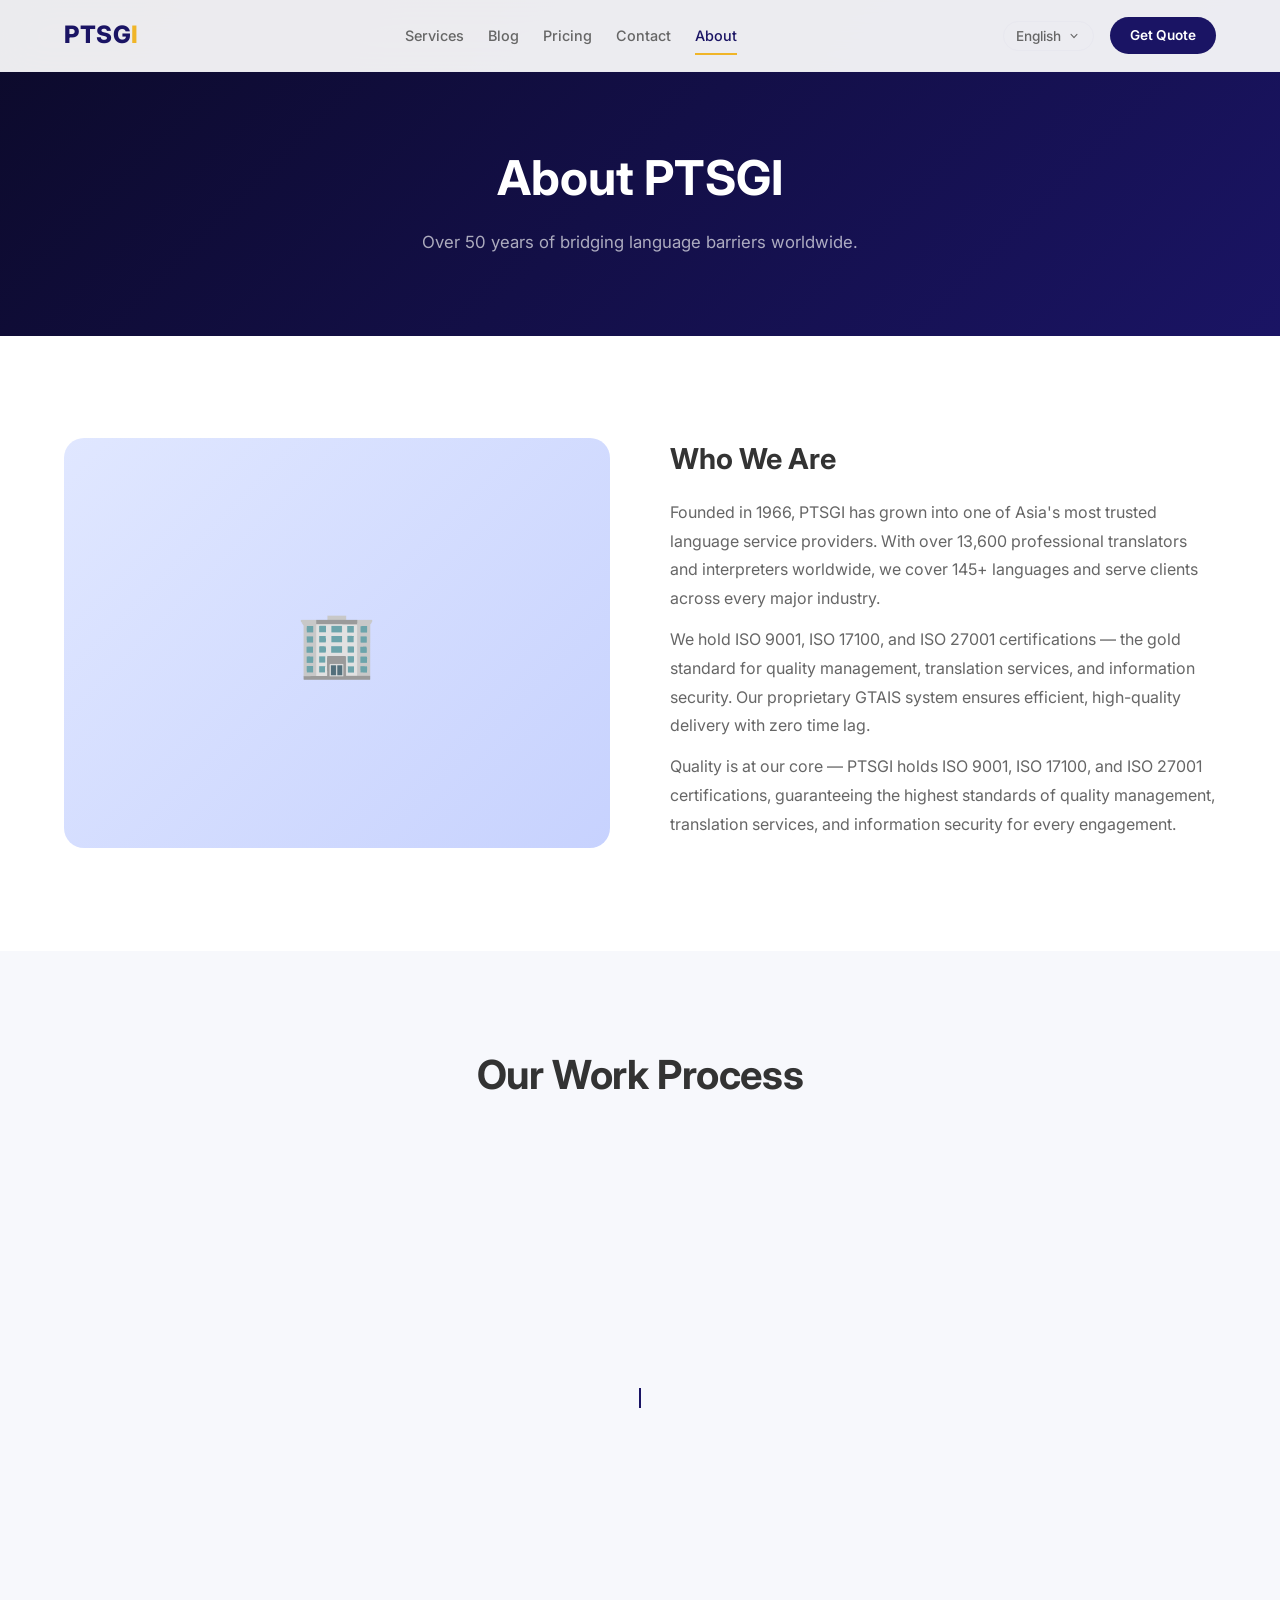
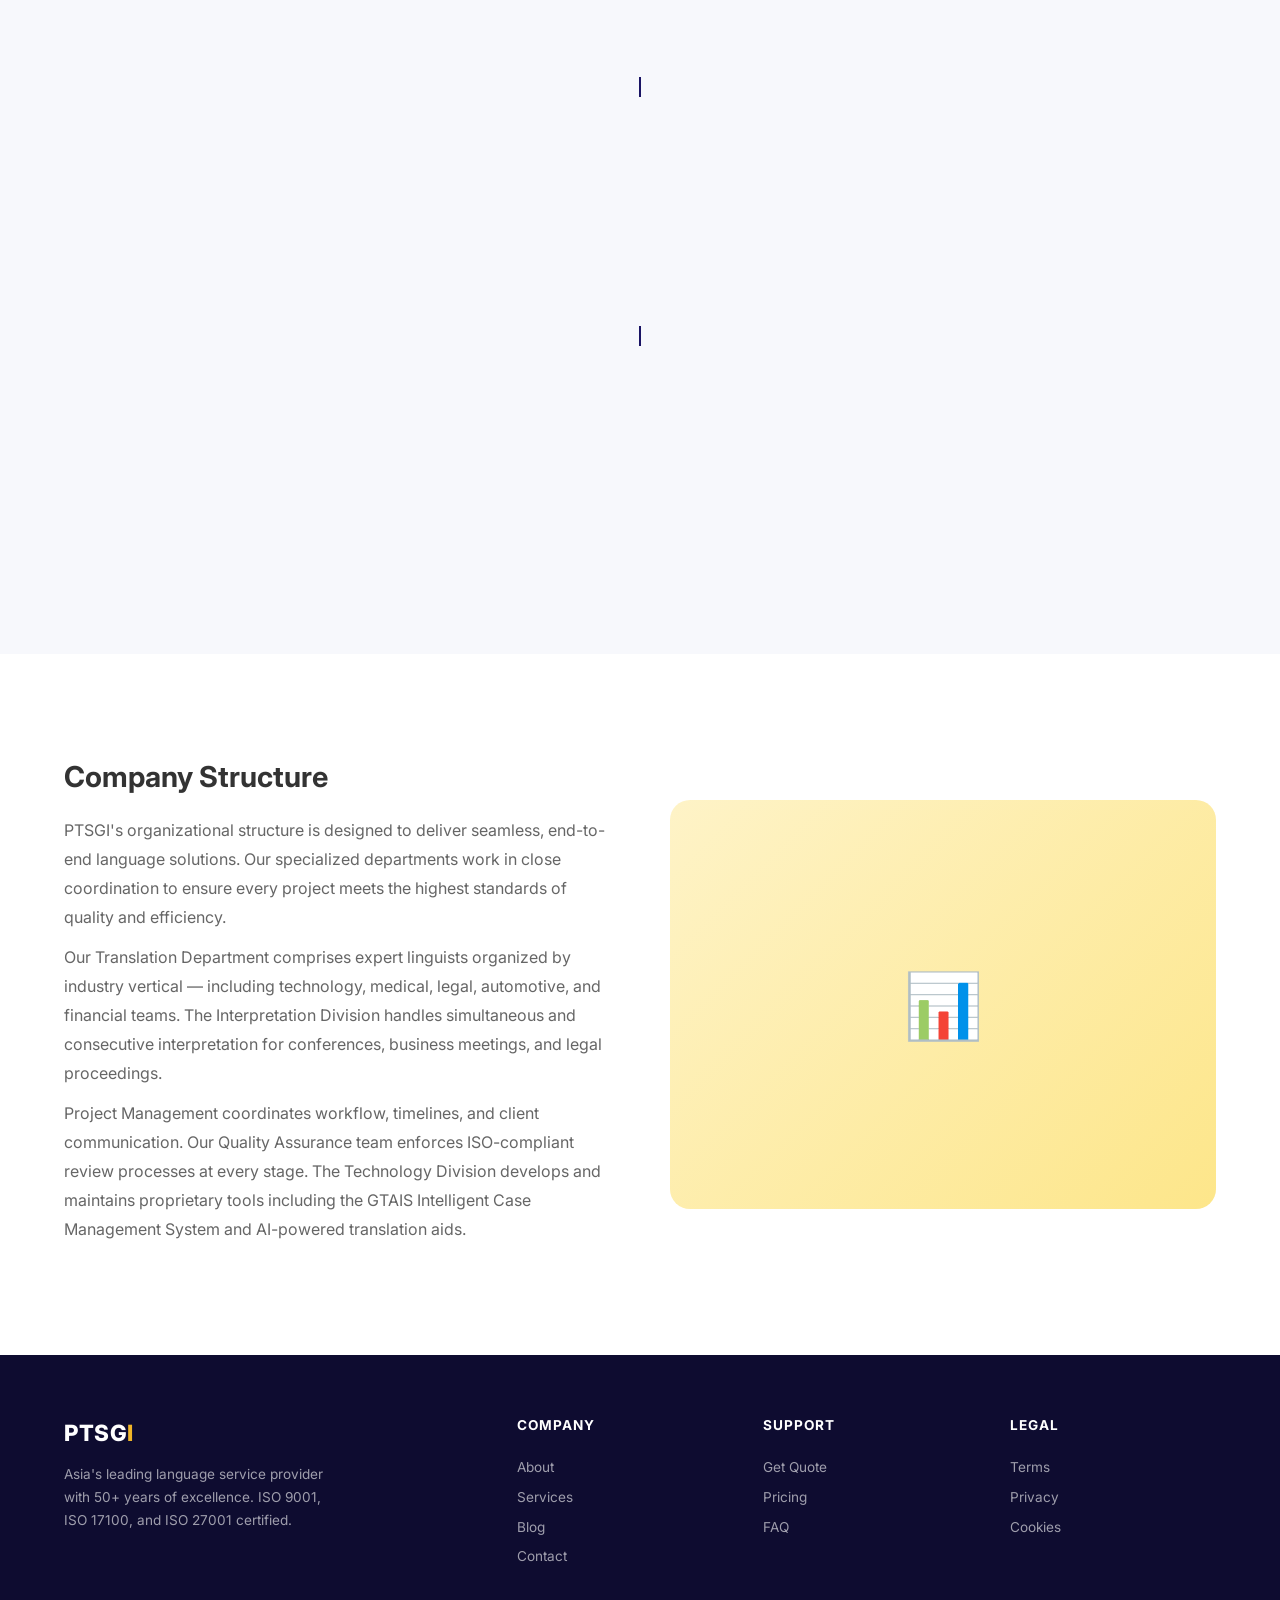
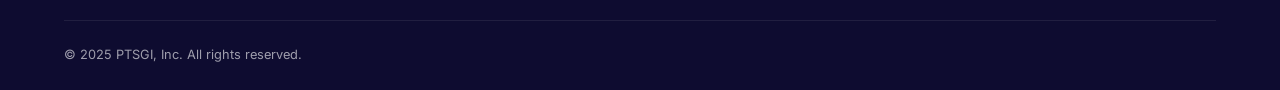
==== about.html @ b67f1fdb "feat: enhance hero, fix Malay layout, optimize performance - Add typing animation, language ticker, " ====
﻿<!DOCTYPE html>
<html lang="en">
<head>
    <meta charset="UTF-8">
    <meta name="viewport" content="width=device-width, initial-scale=1.0">
    <title data-i18n="about_page_title">About Us ? PTSGI Professional Translation Services</title>
    <meta name="description" data-i18n-attr="content" data-i18n="about_meta_desc" content="Learn about PTSGI ? over 50 years of experience, 13,600+ translators, and ISO-certified quality across 145+ languages.">

    <script>if(window!==window.top)document.documentElement.classList.add('in-iframe')</script>
    <link rel="preconnect" href="https://fonts.googleapis.com">
    <link rel="preconnect" href="https://fonts.gstatic.com" crossorigin>
    <link href="https://fonts.googleapis.com/css2?family=Inter:wght@300;400;500;600;700;800&family=Noto+Sans+JP:wght@300;400;500;700&family=Noto+Sans+SC:wght@300;400;500;700;900&family=Source+Serif+4:wght@400;500;600;700&display=swap" rel="stylesheet">

    <link rel="stylesheet" href="css/style.css?v=4">
</head>
<body>

    <!-- Header -->
    <header class="site-header">
        <div class="header-inner">
            <a href="index.html" class="logo">PTSG<span>I</span></a>

            <nav class="nav-menu">
                <a href="index.html#services" data-i18n="nav_services">Services</a>
                <a href="index.html#blog" data-i18n="nav_blog">Blog</a>
                <a href="index.html#pricing" data-i18n="nav_pricing">Pricing</a>
                <a href="index.html#contact" data-i18n="nav_contact">Contact</a>
                <a href="about.html" class="active" data-i18n="nav_about">About</a>
            </nav>

            <div class="nav-right">
                <div class="lang-switcher">
                    <button class="lang-btn" aria-label="Switch Language">
                        <span id="current-lang-label">English</span>
                        <svg viewBox="0 0 20 20" fill="currentColor" width="16" height="16"><path d="M5.23 7.21a.75.75 0 011.06.02L10 11.168l3.71-3.938a.75.75 0 111.08 1.04l-4.25 4.5a.75.75 0 01-1.08 0l-4.25-4.5a.75.75 0 01.02-1.06z"/></svg>
                    </button>
                    <div class="lang-dropdown">
                        <a href="#" data-lang="zh">简体中文</a>
                        <a href="#" data-lang="en" class="active">English</a>
                        <a href="#" data-lang="ms">Bahasa Melayu</a>
                        <a href="#" data-lang="ja">日本語</a>
                    </div>
                </div>

                <a href="index.html#pricing" class="btn-cta-nav" data-i18n="nav_get_quote">Get Quote</a>

                <button class="mobile-toggle" aria-label="Toggle menu">
                    <span></span>
                    <span></span>
                    <span></span>
                </button>
            </div>
        </div>

        <div class="mobile-menu">
            <a href="index.html#services" data-i18n="nav_services">Services</a>
            <a href="index.html#blog" data-i18n="nav_blog">Blog</a>
            <a href="index.html#pricing" data-i18n="nav_pricing">Pricing</a>
            <a href="index.html#contact" data-i18n="nav_contact">Contact</a>
            <a href="about.html" class="active" data-i18n="nav_about">About</a>
            <a href="index.html#pricing" class="btn btn-primary" data-i18n="nav_get_quote">Get Quote</a>
        </div>
    </header>

    <main id="page-content">
    <!-- Page Hero -->
    <section class="page-hero">
        <div class="container">
            <h1 data-i18n="about_hero_title">About PTSGI</h1>
            <p data-i18n="about_hero_desc">Asia's leading language service provider, delivering world-class translation solutions for over half a century.</p>
        </div>
    </section>

    <!-- Company Introduction -->
    <section class="section">
        <div class="container">
            <div class="about-intro">
                <div class="about-img" style="background: linear-gradient(135deg, #e0e7ff, #c7d2fe);">🏢</div>
                <div class="about-text">
                    <h2 data-i18n="about_intro_title">Who We Are</h2>
                    <p data-i18n="about_intro_p1">PTSGI is a leading global language service provider with over 50 years of experience in professional translation and localization. Ranked among the Top 5 worldwide by CSA Research, we serve thousands of enterprise clients across industries including technology, automotive, medical, legal, and finance.</p>
                    <p data-i18n="about_intro_p2">Our network of 13,600+ carefully vetted translators covers 145+ languages, ensuring native-level fluency and deep domain expertise for every project. We operate 24/7 across multiple time zones to deliver fast, reliable results.</p>
                    <p data-i18n="about_intro_p3">Quality is at our core — PTSGI holds ISO 9001, ISO 17100, and ISO 27001 certifications, guaranteeing the highest standards of quality management, translation services, and information security for every engagement.</p>
                </div>
            </div>
        </div>
    </section>

    <!-- Work Process -->
    <section class="section section-alt">
        <div class="container">
            <div class="section-header">
                <h2 class="section-title" data-i18n="process_title">Our Work Process</h2>
            </div>

            <div class="tree">
                <!-- Root -->
                <div class="tree-tier tier-root fade-up">
                    <div class="tree-node-v">
                        <div class="tree-dot"><span>01</span></div>
                        <div class="tree-card">
                            <div class="tree-card-icon">📋</div>
                            <h3 data-i18n="wf_1_title">Requirements Analysis</h3>
                            <p data-i18n="wf_1_desc">We carefully review your source materials, understand the target audience, and define the project scope, timeline, and quality requirements.</p>
                        </div>
                    </div>
                </div>

                <!-- Branch: splits into two -->
                <div class="tree-connector-down"></div>
                <div class="tree-tier tier-branch fade-up d1">
                    <div class="tree-node-v">
                        <div class="tree-dot"><span>02</span></div>
                        <div class="tree-card">
                            <div class="tree-card-icon">👥</div>
                            <h3 data-i18n="wf_2_title">Translator Matching</h3>
                            <p data-i18n="wf_2_desc">Our system matches your project with native-speaking translators who specialize in your industry and subject matter.</p>
                        </div>
                    </div>
                    <div class="tree-node-v">
                        <div class="tree-dot"><span>03</span></div>
                        <div class="tree-card">
                            <div class="tree-card-icon">🔍</div>
                            <h3 data-i18n="wf_3_title">Translation &amp; Review</h3>
                            <p data-i18n="wf_3_desc">Translators deliver the initial translation, which is then reviewed by a second linguist for accuracy, consistency, and style.</p>
                        </div>
                    </div>
                </div>

                <!-- Merge back -->
                <div class="tree-connector-down"></div>
                <div class="tree-tier tier-root fade-up d2">
                    <div class="tree-node-v">
                        <div class="tree-dot"><span>04</span></div>
                        <div class="tree-card">
                            <div class="tree-card-icon">✅</div>
                            <h3 data-i18n="wf_4_title">Quality Assurance</h3>
                            <p data-i18n="wf_4_desc">Our QA team runs automated and manual checks for terminology, formatting, and completeness before final delivery.</p>
                        </div>
                    </div>
                </div>

                <!-- Final -->
                <div class="tree-connector-down"></div>
                <div class="tree-tier tier-root fade-up d3">
                    <div class="tree-node-v">
                        <div class="tree-dot"><span>05</span></div>
                        <div class="tree-card">
                            <div class="tree-card-icon">🚀</div>
                            <h3 data-i18n="wf_5_title">Delivery &amp; Follow-up</h3>
                            <p data-i18n="wf_5_desc">We deliver the final files in your preferred format and offer revisions to ensure your complete satisfaction.</p>
                        </div>
                    </div>
                </div>
            </div>
        </div>
    </section>

    <!-- Company Structure -->
    <section class="section">
        <div class="container">
            <div class="org-section">
                <div class="about-text">
                    <h2 data-i18n="org_title">Company Structure</h2>
                    <p data-i18n="org_desc1">PTSGI's organizational structure is designed to deliver seamless, end-to-end language solutions. Our specialized departments work in close coordination to ensure every project meets the highest standards of quality and efficiency.</p>
                    <p data-i18n="org_desc2">Our Translation Department comprises expert linguists organized by industry vertical — including technology, medical, legal, automotive, and financial teams. The Interpretation Division handles simultaneous and consecutive interpretation for conferences, business meetings, and legal proceedings.</p>
                    <p data-i18n="org_desc3">Project Management coordinates workflow, timelines, and client communication. Our Quality Assurance team enforces ISO-compliant review processes at every stage. The Technology Division develops and maintains proprietary tools including the GTAIS Intelligent Case Management System and AI-powered translation aids.</p>
                </div>
                <div class="org-img" style="background: linear-gradient(135deg, #fef3c7, #fde68a);">📊</div>
            </div>
        </div>
    </section>

    </main>

    <!-- Footer -->
    <footer class="site-footer">
        <div class="container">
            <div class="footer-grid">
                <div class="footer-brand">
                    <div class="logo">PTSG<span>I</span></div>
                    <p data-i18n="footer_brand_desc">Asia's leading language service provider with 50+ years of excellence. ISO 9001, ISO 17100, and ISO 27001 certified.</p>
                </div>
                <div class="footer-col">
                    <h4 data-i18n="footer_company">Company</h4>
                    <a href="about.html" data-i18n="nav_about">About</a>
                    <a href="index.html#services" data-i18n="nav_services">Services</a>
                    <a href="index.html#blog" data-i18n="nav_blog">Blog</a>
                    <a href="index.html#contact" data-i18n="nav_contact">Contact</a>
                </div>
                <div class="footer-col">
                    <h4 data-i18n="footer_support">Support</h4>
                    <a href="index.html#pricing" data-i18n="nav_get_quote">Get Quote</a>
                    <a href="index.html#pricing" data-i18n="nav_pricing">Pricing</a>
                    <a href="#" data-i18n="nav_faq">FAQ</a>
                </div>
                <div class="footer-col">
                    <h4 data-i18n="footer_legal">Legal</h4>
                    <a href="#" data-i18n="footer_terms">Terms &amp; Conditions</a>
                    <a href="#" data-i18n="footer_privacy">Privacy Policy</a>
                    <a href="#" data-i18n="footer_cookie">Cookie Policy</a>
                </div>
            </div>
            <div class="footer-bottom">
                <span data-i18n="footer_copy">&copy; 2025 PTSGI, Inc. All rights reserved.</span>
            </div>
        </div>
    </footer>

    <!-- Scroll to Top -->
    <button class="scroll-top" aria-label="Scroll to top">&#8593;</button>

    <script src="js/i18n.js?v=4"></script>
    <script src="js/main.js?v=5"></script>
</body>
</html>
---- css/style.css ----
/* ============================================
   Design System — Premium Translation Company
   ============================================ */
:root {
    --primary: #1a1464;
    --primary-light: #2d28a0;
    --accent: #f0b528;
    --accent-hover: #d9a020;
    --dark: #0c0a2a;
    --text: #333;
    --text-light: #666;
    --text-muted: #999;
    --bg: #fff;
    --bg-alt: #f7f8fc;
    --bg-dark: #0e0c30;
    --border: #e8e8ef;
    --shadow-sm: 0 2px 8px rgba(26,20,100,.06);
    --shadow-md: 0 8px 30px rgba(26,20,100,.10);
    --shadow-lg: 0 20px 60px rgba(26,20,100,.12);
    --shadow-card: 0 4px 20px rgba(26,20,100,.08);
    --radius: 12px;
    --radius-lg: 20px;
    --radius-full: 100px;
    --transition: .3s cubic-bezier(.4,0,.2,1);
    --font: 'Inter', 'Noto Sans SC', 'Noto Sans JP', system-ui, sans-serif;
    --font-serif: 'Source Serif 4', Georgia, serif;
    --container: 1200px;
    --header-h: 72px;
}

/* --- Reset & Base --- */
*, *::before, *::after { margin: 0; padding: 0; box-sizing: border-box; }
html { scroll-behavior: smooth; scroll-padding-top: var(--header-h); }
body {
    font-family: var(--font); color: var(--text); line-height: 1.6;
    background: var(--bg); -webkit-font-smoothing: antialiased;
    overflow-x: hidden; overflow-wrap: break-word;
}
a { text-decoration: none; color: inherit; transition: color var(--transition); }
ul { list-style: none; }
img { max-width: 100%; height: auto; display: block; }
button { font-family: inherit; cursor: pointer; border: none; background: none; }
.container { max-width: var(--container); margin: 0 auto; padding: 0 24px; }

/* ============================================
   HEADER / NAV
   ============================================ */
.site-header {
    position: fixed; top: 0; left: 0; right: 0; z-index: 1000;
    background: rgba(255,255,255,.92); backdrop-filter: blur(20px); -webkit-backdrop-filter: blur(20px);
    border-bottom: 1px solid rgba(232,232,239,.6);
    height: var(--header-h); transition: all var(--transition);
}
.site-header.scrolled { box-shadow: var(--shadow-sm); }
.header-inner {
    max-width: var(--container); margin: 0 auto; padding: 0 24px;
    display: flex; align-items: center; justify-content: space-between; height: 100%;
}
.logo { font-size: 1.5rem; font-weight: 800; color: var(--primary); letter-spacing: .5px; }
.logo span { color: var(--accent); }

.nav-menu { display: flex; align-items: center; gap: 24px; flex-shrink: 1; min-width: 0; }
.nav-menu a {
    font-size: .9rem; font-weight: 500; color: var(--text-light);
    padding: 8px 0; position: relative; transition: color var(--transition);
    white-space: nowrap;
}
.nav-menu a:hover, .nav-menu a.active { color: var(--primary); }
.nav-menu a::after {
    content: ''; position: absolute; bottom: 0; left: 0; width: 0; height: 2px;
    background: var(--accent); transition: width var(--transition);
}
.nav-menu a:hover::after, .nav-menu a.active::after { width: 100%; }

.nav-right { display: flex; align-items: center; gap: 16px; }

/* Language Switcher */
.lang-switcher { position: relative; }
.lang-btn {
    display: flex; align-items: center; gap: 6px;
    font-size: .85rem; font-weight: 500; color: var(--text-light);
    padding: 6px 12px; border-radius: var(--radius-full);
    border: 1px solid var(--border); background: none; cursor: pointer;
    font-family: inherit; transition: all var(--transition);
}
.lang-btn:hover { border-color: var(--primary); color: var(--primary); }
.lang-btn svg { width: 14px; height: 14px; transition: transform var(--transition); }
.lang-switcher.open .lang-btn svg { transform: rotate(180deg); }
.lang-dropdown {
    position: absolute; top: calc(100% + 8px); right: 0;
    background: var(--bg); border: 1px solid var(--border); border-radius: var(--radius);
    box-shadow: var(--shadow-md); min-width: 160px;
    opacity: 0; visibility: hidden; transform: translateY(-8px);
    transition: all var(--transition); overflow: hidden; z-index: 10;
}
.lang-switcher.open .lang-dropdown { opacity: 1; visibility: visible; transform: translateY(0); }
.lang-dropdown a {
    display: block; padding: 10px 16px; font-size: .85rem; color: var(--text-light);
    transition: all var(--transition);
}
.lang-dropdown a:hover { background: var(--bg-alt); color: var(--primary); }
.lang-dropdown a.active { color: var(--primary); font-weight: 600; background: var(--bg-alt); }

.btn-cta-nav {
    padding: 8px 20px; background: var(--primary); color: #fff !important;
    border-radius: var(--radius-full); font-size: .85rem; font-weight: 600;
    transition: all var(--transition); white-space: nowrap; flex-shrink: 0;
}
.btn-cta-nav:hover { background: var(--primary-light); transform: translateY(-1px); }

/* Mobile Nav */
.mobile-toggle { display: none; width: 28px; height: 20px; position: relative; cursor: pointer; }
.mobile-toggle span {
    display: block; width: 100%; height: 2px; background: var(--primary);
    position: absolute; transition: all var(--transition); border-radius: 2px;
}
.mobile-toggle span:nth-child(1) { top: 0; }
.mobile-toggle span:nth-child(2) { top: 9px; }
.mobile-toggle span:nth-child(3) { bottom: 0; }
.mobile-toggle.open span:nth-child(1) { top: 9px; transform: rotate(45deg); }
.mobile-toggle.open span:nth-child(2) { opacity: 0; }
.mobile-toggle.open span:nth-child(3) { bottom: 9px; transform: rotate(-45deg); }

.mobile-menu {
    display: none; position: fixed; top: var(--header-h); left: 0; right: 0; bottom: 0;
    background: rgba(255,255,255,.98); backdrop-filter: blur(20px);
    flex-direction: column; align-items: center; justify-content: center; gap: 24px;
    z-index: 999;
}
.mobile-menu.open { display: flex; }
.mobile-menu a { font-size: 1.2rem; font-weight: 500; color: var(--text); }

/* ============================================
   HERO
   ============================================ */
.hero {
    height: 100vh; display: flex; align-items: center;
    background: linear-gradient(150deg, #243a6e 0%, #2d4a82 30%, #3a5290 55%, #3d4588 80%, #354078 100%);
    position: relative; overflow: hidden;
    padding-top: var(--header-h); padding-bottom: 52px;
    box-sizing: border-box;
}
.hero::before {
    content: ''; position: absolute; inset: 0;
    background: radial-gradient(ellipse at 60% 40%, rgba(255,200,100,.16) 0%, transparent 50%),
                radial-gradient(circle at 80% 60%, rgba(160,120,220,.12) 0%, transparent 40%),
                radial-gradient(circle at 25% 70%, rgba(255,160,120,.1) 0%, transparent 35%),
                radial-gradient(circle at 50% 50%, rgba(140,120,220,.1) 0%, transparent 60%);
}
.hero-grid {
    position: absolute; inset: 0; opacity: .04;
    background-image: url("data:image/svg+xml,%3Csvg width='60' height='60' viewBox='0 0 60 60' xmlns='http://www.w3.org/2000/svg'%3E%3Cpath d='M54.627 0l.83.828-1.415 1.415L51.8 0h2.827zM5.373 0l-.83.828L5.96 2.243 8.2 0H5.374zM48.97 0l3.657 3.657-1.414 1.414L46.143 0h2.828zM11.03 0L7.372 3.657 8.787 5.07 13.857 0H11.03zm32.284 0L49.8 6.485 48.384 7.9l-7.9-7.9h2.83zM16.686 0L10.2 6.485 11.616 7.9l7.9-7.9h-2.83zm20.97 0l9.315 9.314-1.414 1.414L34.828 0h2.83zM22.344 0L13.03 9.314l1.414 1.414L25.172 0h-2.83zM32 0l12.142 12.142-1.414 1.414L30 .828 17.272 13.556l-1.414-1.414L28 0h4zM.284 0l28 28-1.414 1.414L0 2.544V0h.284zM0 5.373l25.456 25.455-1.414 1.415L0 8.2V5.374zm0 5.656l22.627 22.627-1.414 1.414L0 13.86v-2.83zm0 5.656l19.8 19.8-1.415 1.413L0 19.514v-2.83zm0 5.657l16.97 16.97-1.414 1.415L0 25.172v-2.83zM0 28l14.142 14.142-1.414 1.414L0 30.828V28z' fill='%23ffffff' fill-opacity='1' fill-rule='evenodd'/%3E%3C/svg%3E");
}
.hero .container { position: relative; z-index: 1; margin-left: 10%; margin-right: auto; }
.hero-content { max-width: 680px; color: #fff; }
.hero-badge {
    display: inline-flex; align-items: center; gap: 8px;
    background: rgba(255,255,255,.1); border: 1px solid rgba(255,255,255,.15);
    padding: 6px 16px; border-radius: var(--radius-full);
    font-size: .8rem; font-weight: 500; margin-bottom: 14px;
    backdrop-filter: blur(10px);
}
.hero-badge .dot { width: 6px; height: 6px; border-radius: 50%; background: var(--accent); animation: pulse 2s infinite; }
@keyframes pulse { 0%,100% { opacity: 1; } 50% { opacity: .4; } }
.hero h1 {
    font-size: clamp(2rem, 4.5vw, 3.4rem); font-weight: 800; line-height: 1.1;
    margin-bottom: 12px; letter-spacing: -.02em;
}
.hero h1 .accent {
    color: var(--accent); position: relative;
}
.hero h1 .accent::after {
    content: ''; position: absolute; bottom: -2px; left: 0; width: 100%; height: 3px;
    background: linear-gradient(90deg, rgba(240,170,60,0.7) 0%, rgba(220,120,60,0.3) 60%, transparent 100%);
    border-radius: 2px;
}
.hero .tagline {
    font-size: clamp(0.92rem, 1.8vw, 1.08rem); color: rgba(255,255,255,.75);
    line-height: 1.65; margin-bottom: 18px; max-width: 600px;
}
.hero-btns { display: flex; gap: 16px; flex-wrap: wrap; }
.hero-btns .btn { white-space: nowrap; }
.hero-stats {
    display: flex; gap: 28px; margin-top: 22px;
    padding-top: 16px; position: relative;
    border-top: 1px solid rgba(240,180,80,0.2);
    flex-wrap: wrap;
}
.hero-stats::before {
    content: '';
    position: absolute; top: -1px; left: 0; width: 100px; height: 3px;
    background: linear-gradient(90deg, rgba(240,160,60,0.7), rgba(240,160,60,0));
}
.huiwen-deco {
    position: absolute; top: -7px; left: 0;
    width: 100px; height: 12px;
    color: rgba(240,170,60,0.35);
}
.hero-stat-num {
    display: block; font-size: 1.5rem; font-weight: 700;
    color: var(--accent); line-height: 1;
}
.hero-stat-label {
    display: block; font-size: 0.85rem; color: rgba(255,255,255,0.55);
    margin-top: 6px; letter-spacing: 0.02em;
}

/* Floating shapes */
.hero-shapes { position: absolute; inset: 0; pointer-events: none; overflow: hidden; }
.hero-shapes .shape {
    position: absolute; border-radius: 50%; opacity: .06; background: #fff;
}
.hero-shapes .shape:nth-child(1) { width: 400px; height: 400px; top: -100px; right: -50px; animation: float 8s ease-in-out infinite; }
.hero-shapes .shape:nth-child(2) { width: 250px; height: 250px; bottom: -50px; left: 10%; animation: float 6s ease-in-out infinite reverse; }
.hero-shapes .shape:nth-child(3) { width: 120px; height: 120px; top: 40%; left: 35%; animation: float 10s ease-in-out infinite; }
@keyframes float { 0%,100% { transform: translateY(0); } 50% { transform: translateY(-20px); } }

/* Floating particles */
.hero-particles { position: absolute; inset: 0; pointer-events: none; overflow: hidden; }
.hero-particles .particle {
    position: absolute; width: 2px; height: 2px; background: rgba(255,255,255,0.3); border-radius: 50%;
    animation: particle-float 12s ease-in-out infinite;
}
.hero-particles .particle:nth-child(1) { left: 15%; top: 30%; animation-delay: 0s; }
.hero-particles .particle:nth-child(2) { left: 25%; top: 60%; animation-delay: -2s; width: 3px; height: 3px; opacity: 0.5; }
.hero-particles .particle:nth-child(3) { left: 40%; top: 20%; animation-delay: -4s; }
.hero-particles .particle:nth-child(4) { left: 55%; top: 75%; animation-delay: -6s; width: 3px; height: 3px; }
.hero-particles .particle:nth-child(5) { left: 70%; top: 45%; animation-delay: -8s; }
.hero-particles .particle:nth-child(6) { left: 80%; top: 25%; animation-delay: -10s; width: 4px; height: 4px; opacity: 0.2; }
.hero-particles .particle:nth-child(7) { left: 10%; top: 80%; animation-delay: -3s; }
.hero-particles .particle:nth-child(8) { left: 60%; top: 15%; animation-delay: -7s; }
@keyframes particle-float {
    0%, 100% { transform: translate(0, 0); opacity: 0; }
    10% { opacity: 1; }
    50% { transform: translate(20px, -30px); opacity: 0.6; }
    90% { opacity: 1; }
}

/* 祥云 */
.hero-clouds {
    position: absolute; inset: 0;
    width: 100%; height: 100%;
    pointer-events: none; z-index: 0;
}
.cloud-path {
    fill: rgba(255,215,150,0.07);
    stroke: none;
}
.cloud-path.c1 {
    fill: rgba(255,210,140,0.09);
    animation: cloud-drift 22s ease-in-out infinite;
}
.cloud-path.c2 {
    fill: rgba(255,200,130,0.06);
    animation: cloud-drift 28s ease-in-out infinite reverse;
}
.cloud-path.c3 {
    fill: rgba(255,220,160,0.07);
    animation: cloud-drift 18s ease-in-out infinite;
    animation-delay: -6s;
}
@keyframes cloud-drift {
    0%, 100% { transform: translate(0, 0); opacity: 0.85; }
    50% { transform: translate(10px, -6px); opacity: 1; }
}

/* Typing translation animation */
.hero-typing {
    display: flex; align-items: center; gap: 10px;
    margin-bottom: 14px; font-size: 1.05rem; font-family: 'Source Serif 4', serif;
    min-height: 1.8em;
}
.typing-label { color: rgba(255,255,255,0.5); font-style: italic; }
.typing-arrow { color: var(--accent); font-size: 1.3rem; }
.typing-output { color: #fff; font-weight: 600; letter-spacing: 0.02em; }
.typing-cursor {
    color: var(--accent); font-weight: 300; animation: blink 0.7s step-end infinite;
}
@keyframes blink { 0%,100% { opacity: 1; } 50% { opacity: 0; } }

/* Language ticker */
.hero-ticker {
    position: absolute; bottom: 0; left: 0; right: 0;
    overflow: hidden; z-index: 2;
    background: linear-gradient(180deg, transparent 0%, rgba(0,0,0,0.18) 100%);
    border-top: 1px solid rgba(255,255,255,0.06);
    padding: 10px 0;
}
.ticker-track {
    display: flex; gap: 0; white-space: nowrap;
    animation: ticker-scroll 22s linear infinite;
    will-change: transform;
}
.ticker-track span {
    flex-shrink: 0; padding: 0 24px;
    font-size: 0.8rem; color: rgba(255,255,255,0.3);
    font-weight: 500; letter-spacing: 0.04em;
    border-right: 1px solid rgba(255,255,255,0.06);
}
@keyframes ticker-scroll {
    0% { transform: translateX(0); }
    100% { transform: translateX(-50%); }
}

/* 3D Globe */
.hero-globe-wrapper {
    position: absolute;
    top: 50%; right: 5%;
    transform: translateY(-50%);
    width: min(48vw, 560px); height: min(48vw, 560px);
    pointer-events: none; z-index: 0;
    transition: transform 0.15s ease-out;
}
#globe-canvas {
    width: 100%; height: 100%;
    border-radius: 50%;
}
.globe-glow {
    position: absolute; inset: -12%; border-radius: 50%;
    background: radial-gradient(circle, rgba(160,140,255,0.18) 0%, rgba(120,160,255,0.08) 35%, transparent 65%);
    pointer-events: none;
}
.globe-orbit {
    position: absolute; border-radius: 50%; border: 1px solid rgba(100,160,255,0.08);
    pointer-events: none; animation: orbit-spin 30s linear infinite;
}
.globe-orbit:nth-child(1) { inset: -18%; }
.globe-orbit:nth-child(2) { inset: -30%; animation-duration: 45s; animation-direction: reverse; border-color: rgba(100,160,255,0.05); }
.globe-orbit:nth-child(3) { inset: -44%; animation-duration: 60s; border-color: rgba(100,160,255,0.03); }
@keyframes orbit-spin { from { transform: rotate(0deg); } to { transform: rotate(360deg); } }
.hero-globe-wrapper::after {
    content: '';
    position: absolute; inset: 0; border-radius: 50%;
    background: radial-gradient(circle at 30% 25%, rgba(255,255,255,0.1) 0%, transparent 45%),
                radial-gradient(circle at 75% 80%, rgba(0,0,0,0.35) 0%, transparent 50%);
    pointer-events: none;
}

/* ============================================
   BUTTONS
   ============================================ */
.btn {
    display: inline-flex; align-items: center; gap: 8px;
    padding: 14px 32px; border-radius: var(--radius-full);
    font-size: .95rem; font-weight: 600; transition: all var(--transition);
    position: relative; overflow: hidden;
}
.btn-primary { background: var(--accent); color: var(--dark); }
.btn-primary:hover { background: var(--accent-hover); transform: translateY(-2px); box-shadow: 0 8px 25px rgba(240,181,40,.3); }
.btn-outline {
    background: transparent; color: #fff;
    border: 1.5px solid rgba(255,255,255,.3);
}
.btn-outline:hover { border-color: #fff; background: rgba(255,255,255,.08); }
.btn-dark { background: var(--primary); color: #fff; }
.btn-dark:hover { background: var(--primary-light); transform: translateY(-2px); box-shadow: 0 8px 25px rgba(26,20,100,.2); }
.btn-ghost { background: transparent; color: var(--primary); border: 1.5px solid var(--primary); }
.btn-ghost:hover { background: var(--primary); color: #fff; }
.btn svg { width: 16px; height: 16px; transition: transform var(--transition); }
.btn:hover svg { transform: translateX(3px); }

/* ============================================
   SECTION UTILITIES
   ============================================ */
.section { padding: 100px 0; }
.section-alt { background: var(--bg-alt); }
.section-dark { background: var(--bg-dark); color: #fff; }
.section-header { text-align: center; max-width: 640px; margin: 0 auto 60px; }
.section-label {
    display: inline-block; font-size: .75rem; font-weight: 700;
    text-transform: uppercase; letter-spacing: 2px; color: var(--accent);
    margin-bottom: 12px;
}
.section-title {
    font-size: clamp(1.8rem, 3.5vw, 2.5rem); font-weight: 700;
    line-height: 1.2; letter-spacing: -.01em; margin-bottom: 16px;
}
.section-dark .section-title { color: #fff; }
.section-desc { font-size: 1.05rem; color: var(--text-light); line-height: 1.7; }
.section-dark .section-desc { color: rgba(255,255,255,.65); }

/* ============================================
   SERVICE CARDS
   ============================================ */
.services-grid {
    display: grid; grid-template-columns: repeat(4, 1fr); gap: 24px;
}
.service-card {
    background: var(--bg); border: 1px solid var(--border); border-radius: var(--radius-lg);
    padding: 32px 24px; text-align: center; transition: all var(--transition);
    position: relative; overflow: hidden; cursor: pointer;
}
.service-card::before {
    content: ''; position: absolute; top: 0; left: 0; right: 0; height: 3px;
    background: linear-gradient(90deg, var(--primary), var(--accent));
    transform: scaleX(0); transition: transform var(--transition); transform-origin: left;
}
.service-card:hover { transform: translateY(-6px); box-shadow: var(--shadow-lg); border-color: transparent; }
.service-card:hover::before { transform: scaleX(1); }
.service-icon {
    width: 64px; height: 64px; margin: 0 auto 20px;
    display: flex; align-items: center; justify-content: center;
    border-radius: 16px; font-size: 1.8rem;
    background: var(--bg-alt); transition: all var(--transition);
}
.service-card:hover .service-icon { transform: scale(1.1); }
.service-icon.translation { background: linear-gradient(135deg, #ede9fe, #ddd6fe); }
.service-icon.interpret { background: linear-gradient(135deg, #fce7f3, #fbcfe8); }
.service-icon.mt { background: linear-gradient(135deg, #d1fae5, #a7f3d0); }
.service-card h3 { font-size: 1rem; font-weight: 600; margin-bottom: 8px; color: var(--text); overflow-wrap: break-word; }
.service-card p { font-size: .85rem; color: var(--text-muted); line-height: 1.5; }
.service-tag {
    display: inline-block; font-size: .7rem; font-weight: 600; text-transform: uppercase;
    letter-spacing: 1px; padding: 4px 10px; border-radius: var(--radius-full);
    margin-bottom: 16px;
}
.service-tag.tag-translate { background: #ede9fe; color: #6d28d9; }
.service-tag.tag-interpret { background: #fce7f3; color: #be185d; }
.service-tag.tag-mt { background: #d1fae5; color: #059669; }

/* ============================================
   BLOG CARDS
   ============================================ */
.blog-grid { display: grid; grid-template-columns: repeat(3, 1fr); gap: 32px; }
.blog-card {
    border-radius: var(--radius-lg); overflow: hidden; background: var(--bg);
    border: 1px solid var(--border); transition: all var(--transition); cursor: pointer;
}
.blog-card:hover { transform: translateY(-6px); box-shadow: var(--shadow-lg); border-color: transparent; }
.blog-card-img {
    height: 200px; overflow: hidden; position: relative;
}
.blog-card-img img, .blog-card-img .blog-placeholder {
    width: 100%; height: 100%; object-fit: cover; transition: transform .5s ease;
}
.blog-placeholder {
    display: flex; align-items: center; justify-content: center;
    font-size: 3rem; background: linear-gradient(135deg, var(--primary), #3730a3);
}
.blog-card:hover .blog-card-img img,
.blog-card:hover .blog-placeholder { transform: scale(1.05); }
.blog-card-body { padding: 24px; }
.blog-date { font-size: .8rem; color: var(--accent); font-weight: 600; margin-bottom: 8px; }
.blog-card-body h3 {
    font-size: 1.1rem; font-weight: 600; line-height: 1.4; margin-bottom: 10px;
    color: var(--text);
    display: -webkit-box; -webkit-line-clamp: 2; -webkit-box-orient: vertical; overflow: hidden;
}
.blog-card-body p {
    font-size: .9rem; color: var(--text-light); line-height: 1.6;
    display: -webkit-box; -webkit-line-clamp: 3; -webkit-box-orient: vertical; overflow: hidden;
}
.blog-read-more {
    display: inline-flex; align-items: center; gap: 6px;
    font-size: .85rem; font-weight: 600; color: var(--primary); margin-top: 16px;
    transition: gap var(--transition);
}
.blog-card:hover .blog-read-more { gap: 10px; }

/* ============================================
   PRICING
   ============================================ */
.pricing-wrapper {
    background: linear-gradient(135deg, var(--primary), #3730a3);
    border-radius: var(--radius-lg); padding: 60px; position: relative; overflow: hidden;
}
.pricing-wrapper::before {
    content: ''; position: absolute; inset: 0;
    background: radial-gradient(circle at 90% 10%, rgba(240,181,40,.15), transparent 50%);
}
.pricing-inner { position: relative; z-index: 1; display: grid; grid-template-columns: 1fr 1fr; gap: 60px; align-items: center; }
.pricing-text { color: #fff; }
.pricing-text h2 { font-size: 2rem; font-weight: 700; margin-bottom: 16px; }
.pricing-text p { color: rgba(255,255,255,.7); line-height: 1.7; margin-bottom: 8px; }
.pricing-form {
    background: rgba(255,255,255,.08); border: 1px solid rgba(255,255,255,.12);
    border-radius: var(--radius); padding: 32px; backdrop-filter: blur(20px);
}
.form-group { margin-bottom: 16px; }
.form-group label { display: block; font-size: .8rem; font-weight: 600; color: rgba(255,255,255,.8); margin-bottom: 6px; }
.form-group input, .form-group select, .form-group textarea {
    width: 100%; padding: 10px 14px; border-radius: 8px;
    border: 1px solid rgba(255,255,255,.15); background: rgba(255,255,255,.06);
    color: #fff; font-family: inherit; font-size: .9rem; transition: all var(--transition);
    outline: none;
}
.form-group input::placeholder, .form-group textarea::placeholder { color: rgba(255,255,255,.35); }
.form-group input:focus, .form-group select:focus, .form-group textarea:focus {
    border-color: var(--accent); background: rgba(255,255,255,.1);
}
.form-group select option { color: var(--text); background: var(--bg); }
.form-group textarea { resize: vertical; min-height: 80px; }
.form-row { display: grid; grid-template-columns: 1fr 1fr; gap: 16px; }
.btn-submit {
    width: 100%; padding: 14px; background: var(--accent); color: var(--dark);
    border: none; border-radius: var(--radius-full); font-size: .95rem; font-weight: 700;
    cursor: pointer; transition: all var(--transition); margin-top: 8px;
}
.btn-submit:hover { background: var(--accent-hover); transform: translateY(-2px); }

/* ============================================
   CONTACT
   ============================================ */
.contact-grid { display: grid; grid-template-columns: 1fr 1fr; gap: 60px; align-items: center; }
.contact-info h2 { font-size: 2rem; font-weight: 700; margin-bottom: 16px; }
.contact-info > p { color: var(--text-light); line-height: 1.7; margin-bottom: 32px; }
.contact-item {
    display: flex; gap: 16px; align-items: flex-start; margin-bottom: 24px;
}
.contact-icon {
    width: 48px; height: 48px; border-radius: 12px; background: var(--bg-alt);
    display: flex; align-items: center; justify-content: center; font-size: 1.2rem;
    flex-shrink: 0;
}
.contact-item h4 { font-size: .9rem; font-weight: 600; margin-bottom: 2px; }
.contact-item p { font-size: .85rem; color: var(--text-light); }
.contact-card {
    background: var(--bg-alt); border-radius: var(--radius-lg); padding: 48px;
    text-align: center;
}
.contact-card h3 { font-size: 1.3rem; font-weight: 700; margin-bottom: 8px; }
.contact-card p { color: var(--text-light); margin-bottom: 24px; }
.contact-card .email-big {
    font-size: 1.1rem; font-weight: 700; color: var(--primary);
    margin-bottom: 24px; display: block;
}

/* ============================================
   FOOTER
   ============================================ */
.site-footer { background: var(--bg-dark); color: rgba(255,255,255,.6); padding: 60px 0 24px; }
.footer-grid { display: grid; grid-template-columns: 2fr 1fr 1fr 1fr; gap: 40px; margin-bottom: 48px; }
.footer-brand .logo { font-size: 1.4rem; margin-bottom: 12px; color: #fff; }
.footer-brand .logo span { color: var(--accent); }
.footer-brand p { font-size: .85rem; line-height: 1.7; max-width: 280px; }
.footer-col h4 { font-size: .85rem; font-weight: 700; color: #fff; text-transform: uppercase; letter-spacing: 1px; margin-bottom: 16px; }
.footer-col a { display: block; font-size: .85rem; padding: 4px 0; transition: color var(--transition); }
.footer-col a:hover { color: var(--accent); }
.footer-bottom {
    border-top: 1px solid rgba(255,255,255,.08); padding-top: 24px;
    display: flex; justify-content: space-between; align-items: center;
    font-size: .8rem;
}

/* ============================================
   ABOUT PAGE
   ============================================ */
.page-hero {
    padding: 140px 0 80px; text-align: center;
    background: linear-gradient(135deg, var(--dark) 0%, var(--primary) 100%);
    color: #fff; position: relative;
}
.page-hero h1 { font-size: clamp(2rem, 4vw, 3rem); font-weight: 700; margin-bottom: 12px; }
.page-hero p { font-size: 1.05rem; color: rgba(255,255,255,.65); max-width: 500px; margin: 0 auto; }

.about-intro { display: grid; grid-template-columns: 1fr 1fr; gap: 60px; align-items: center; }
.about-intro.reverse { direction: rtl; }
.about-intro.reverse > * { direction: ltr; }
.about-img {
    border-radius: var(--radius-lg); overflow: hidden; aspect-ratio: 4/3;
    background: linear-gradient(135deg, #e0e7ff, #c7d2fe);
    display: flex; align-items: center; justify-content: center; font-size: 4rem;
}
.about-text h2 { font-size: 1.8rem; font-weight: 700; margin-bottom: 16px; }
.about-text p { color: var(--text-light); line-height: 1.8; margin-bottom: 12px; }

/* Workflow Tree */
.tree { max-width: 820px; margin: 0 auto; display: flex; flex-direction: column; align-items: center; }

/* Vertical pipe between tiers */
.tree-connector-down { width: 2px; height: 20px; background: var(--primary); flex-shrink: 0; }

/* --- Tier layouts --- */
.tree-tier { display: flex; justify-content: center; gap: 28px; position: relative; width: 100%; }
.tier-root { max-width: 400px; }

/* --- Branch tier: two-column fork + merge --- */
.tier-branch { position: relative; padding: 20px 0; }
/* Top horizontal bar (fork): spans from center of left col to center of right col */
.tier-branch::before {
    content: ''; position: absolute; top: 0;
    left: calc(25% - 7px); right: calc(25% - 7px);
    height: 2px; background: var(--primary); z-index: 1;
}
/* Bottom horizontal bar (merge) */
.tier-branch::after {
    content: ''; position: absolute; bottom: 0;
    left: calc(25% - 7px); right: calc(25% - 7px);
    height: 2px; background: var(--primary); z-index: 1;
}
/* Each column: vertical line from top fork bar down to dot */
.tier-branch .tree-node-v::before {
    content: ''; position: absolute; top: -20px; left: 50%;
    width: 2px; height: 20px; background: var(--primary); transform: translateX(-50%);
}
/* Each column: vertical line from card bottom to merge bar */
.tier-branch .tree-node-v::after {
    content: ''; position: absolute; bottom: -20px; left: 50%;
    width: 2px; height: 20px; background: var(--primary); transform: translateX(-50%);
}

/* --- Node --- */
.tree-node-v {
    display: flex; flex-direction: column; align-items: center;
    position: relative; flex: 1; min-width: 0;
}
.tree-dot {
    width: 44px; height: 44px; border-radius: 50%;
    background: var(--primary); color: #fff; z-index: 3;
    display: flex; align-items: center; justify-content: center;
    font-size: .8rem; font-weight: 700; flex-shrink: 0;
    box-shadow: 0 0 0 4px var(--bg-alt), 0 0 0 6px rgba(26,20,100,.08);
    transition: background .25s ease, transform .25s ease, box-shadow .25s ease;
}
.tree-node-v:hover .tree-dot {
    background: var(--accent); color: var(--dark); transform: scale(1.1);
    box-shadow: 0 0 0 4px var(--bg-alt), 0 0 14px rgba(240,181,40,.2);
}
.tree-card {
    margin-top: 8px; background: var(--bg); border: 1px solid var(--border);
    border-radius: var(--radius); padding: 20px 18px; text-align: center;
    width: 100%; box-shadow: var(--shadow-sm);
    transition: border-color .2s ease, box-shadow .2s ease, transform .2s ease;
}
.tree-node-v:hover .tree-card {
    border-color: var(--primary); box-shadow: var(--shadow-md); transform: translateY(-3px);
}
.tree-card-icon { font-size: 1.4rem; margin-bottom: 6px; }
.tree-card h3 { font-size: .95rem; font-weight: 600; margin-bottom: 6px; color: var(--text); }
.tree-card p { font-size: .82rem; color: var(--text-light); line-height: 1.6; }

@media (max-width: 768px) {
    .tree { align-items: stretch; padding-left: 20px; position: relative; }
    .tree::before {
        content: ''; position: absolute; left: 40px; top: 0; bottom: 0;
        width: 2px; background: linear-gradient(to bottom, var(--primary), var(--accent));
    }
    .tree-tier, .tier-root { flex-direction: column; gap: 16px; max-width: 100%; width: 100%; }
    .tree-connector-down { display: none; }
    .tier-branch { padding: 0; }
    .tier-branch::before, .tier-branch::after,
    .tier-branch .tree-node-v::before,
    .tier-branch .tree-node-v::after { display: none; }
    .tree-node-v { flex-direction: row; gap: 12px; align-items: flex-start; }
    .tree-card { margin-top: 0; text-align: left; }
    .tree-dot { flex-shrink: 0; width: 40px; height: 40px; font-size: .75rem; }
}

/* Org Structure */
.org-section { display: grid; grid-template-columns: 1fr 1fr; gap: 60px; align-items: center; }
.org-img {
    border-radius: var(--radius-lg); overflow: hidden; aspect-ratio: 4/3;
    background: linear-gradient(135deg, #fef3c7, #fde68a);
    display: flex; align-items: center; justify-content: center; font-size: 4rem;
}

/* ============================================
   SERVICES PAGE
   ============================================ */
.advantage-grid { display: grid; grid-template-columns: 1fr 1fr; gap: 60px; align-items: center; }
.advantage-img {
    border-radius: var(--radius-lg); overflow: hidden; aspect-ratio: 4/3;
    background: linear-gradient(135deg, #dbeafe, #bfdbfe);
    display: flex; align-items: center; justify-content: center; font-size: 4rem;
}
.advantage-text h2 { font-size: 1.8rem; font-weight: 700; margin-bottom: 16px; }
.advantage-text p { color: var(--text-light); line-height: 1.8; margin-bottom: 20px; }
.advantage-list { list-style: none; }
.advantage-list li {
    display: flex; align-items: flex-start; gap: 12px;
    padding: 10px 0; font-size: .95rem; color: var(--text);
}
.advantage-list .check {
    width: 22px; height: 22px; border-radius: 50%; background: #d1fae5;
    display: flex; align-items: center; justify-content: center;
    color: #059669; font-size: .7rem; font-weight: 700; flex-shrink: 0; margin-top: 2px;
}

.detail-cards { display: grid; grid-template-columns: repeat(3, 1fr); gap: 32px; }
.detail-card {
    background: var(--bg); border: 1px solid var(--border); border-radius: var(--radius-lg);
    padding: 36px 28px; transition: all var(--transition);
}
.detail-card:hover { box-shadow: var(--shadow-md); transform: translateY(-4px); }
.detail-card-icon {
    width: 56px; height: 56px; border-radius: 14px; margin-bottom: 20px;
    display: flex; align-items: center; justify-content: center; font-size: 1.5rem;
}
.detail-card h3 { font-size: 1.1rem; font-weight: 600; margin-bottom: 10px; }
.detail-card p { font-size: .9rem; color: var(--text-light); line-height: 1.6; }
.detail-card ul { margin-top: 12px; }
.detail-card ul li { font-size: .85rem; color: var(--text-light); padding: 4px 0 4px 16px; position: relative; }
.detail-card ul li::before { content: '›'; position: absolute; left: 0; color: var(--accent); font-weight: 700; }

/* ============================================
   BLOG PAGE
   ============================================ */
.blog-full-grid { display: grid; grid-template-columns: repeat(3, 1fr); gap: 32px; }
.blog-full-card {
    background: var(--bg); border: 1px solid var(--border); border-radius: var(--radius-lg);
    overflow: hidden; transition: all var(--transition); cursor: pointer;
}
.blog-full-card:hover { box-shadow: var(--shadow-lg); transform: translateY(-4px); }
.blog-full-img {
    height: 220px; overflow: hidden;
}
.blog-full-img .blog-placeholder {
    width: 100%; height: 100%;
    display: flex; align-items: center; justify-content: center;
    font-size: 3.5rem;
}
.blog-full-card:hover .blog-placeholder { transform: scale(1.05); }
.blog-full-body { padding: 28px; }
.blog-full-body .blog-tag {
    display: inline-block; font-size: .7rem; font-weight: 700; text-transform: uppercase;
    letter-spacing: 1px; padding: 4px 10px; border-radius: var(--radius-full);
    background: #ede9fe; color: #6d28d9; margin-bottom: 12px;
}
.blog-full-body h2 { font-size: 1.2rem; font-weight: 600; margin-bottom: 12px; line-height: 1.4; }
.blog-full-body .excerpt { font-size: .9rem; color: var(--text-light); line-height: 1.7; margin-bottom: 16px; }
.blog-full-body .read-more {
    display: inline-flex; align-items: center; gap: 6px;
    font-size: .85rem; font-weight: 600; color: var(--primary);
}
.blog-expand {
    max-height: 0; overflow: hidden; transition: max-height .5s ease;
}
.blog-full-card.expanded .blog-expand { max-height: 600px; }
.blog-expand-inner { padding: 0 28px 28px; color: var(--text-light); line-height: 1.8; font-size: .9rem; border-top: 1px solid var(--border); padding-top: 20px; margin: 0 28px; }

/* ============================================
   SCROLL TO TOP
   ============================================ */
.scroll-top {
    position: fixed; bottom: 32px; right: 32px; width: 48px; height: 48px;
    border-radius: 50%; background: var(--primary); color: #fff;
    display: flex; align-items: center; justify-content: center;
    box-shadow: var(--shadow-md); z-index: 900;
    opacity: 0; visibility: hidden; transform: translateY(10px);
    transition: all var(--transition); cursor: pointer; border: none; font-size: 1.1rem;
}
.scroll-top.visible { opacity: 1; visibility: visible; transform: translateY(0); }
.scroll-top:hover { background: var(--accent); color: var(--dark); }

/* ============================================
   ANIMATIONS
   ============================================ */
.fade-up {
    opacity: 0; transform: translateY(20px);
    transition: opacity .45s ease, transform .45s ease;
}
.fade-up.visible { opacity: 1; transform: translateY(0); }
.fade-up.d1 { transition-delay: .06s; }
.fade-up.d2 { transition-delay: .12s; }
.fade-up.d3 { transition-delay: .18s; }
.fade-up.d4 { transition-delay: .24s; }

/* ============================================
   RESPONSIVE
   ============================================ */
@media (max-width: 1024px) {
    .nav-menu { gap: 16px; }
    .nav-menu a { font-size: .82rem; }
    .btn-cta-nav { font-size: .8rem; padding: 7px 14px; }
    .services-grid { grid-template-columns: repeat(2, 1fr); }
    .pricing-inner { grid-template-columns: 1fr; gap: 40px; }
    .contact-grid { grid-template-columns: 1fr; }
    .footer-grid { grid-template-columns: 1fr 1fr; }
    .about-intro, .org-section, .advantage-grid { grid-template-columns: 1fr; gap: 40px; }
    .about-intro.reverse { direction: ltr; }
    .detail-cards { grid-template-columns: 1fr; }
}

@media (max-width: 768px) {
    :root { --header-h: 64px; }
    .nav-menu, .btn-cta-nav { display: none; }
    .mobile-toggle { display: block; }
    .section { padding: 64px 0; }
    .services-grid { grid-template-columns: 1fr; }
    .blog-grid, .blog-full-grid { grid-template-columns: 1fr; }
    .hero .container { margin-left: auto; margin-right: auto; }
    .hero-content { text-align: center; }
    .hero-btns { justify-content: center; }
    .hero-badge { margin: 0 auto 12px; }
    .hero-stats { justify-content: center; gap: 20px; }
    .hero-stat-num { font-size: 1.3rem; }
    .hero h1 { font-size: clamp(1.6rem, 5vw, 2.4rem); }
    .hero .tagline { font-size: 0.92rem; margin-bottom: 12px; }
    .hero { padding-bottom: 16px; }
    .hero-globe-wrapper { width: 70vw; height: 70vw; right: 50%; transform: translate(50%, -50%); opacity: 0.25; }
    .globe-orbit { display: none; }
    .hero-clouds { display: none; }
    .huiwen-deco { display: none; }
    .hero-typing { justify-content: center; font-size: 1rem; }
    .hero-ticker { display: none; }
    .pricing-wrapper { padding: 36px 20px; }
    .form-row { grid-template-columns: 1fr; }
    .footer-grid { grid-template-columns: 1fr; gap: 32px; }
    .footer-bottom { flex-direction: column; gap: 8px; text-align: center; }
}

/* ============================================
   IFRAME MODE — hide header when inside iframe
   ============================================ */
.in-iframe .site-header,
.in-iframe .site-footer,
.in-iframe .scroll-top,
.in-iframe .mobile-menu { display: none !important; }
.in-iframe .page-hero { padding-top: 80px; }

/* iframe containers in parent page */
#frame-container { position: relative; width: 100%; height: 0; overflow: hidden; }
#frame-container.active { height: auto; overflow: hidden; }
.page-frame { width: 100%; border: none; position: absolute; top: 0; left: 0; opacity: 0; pointer-events: none; }
.page-frame.visible { position: relative; opacity: 1; pointer-events: auto; }
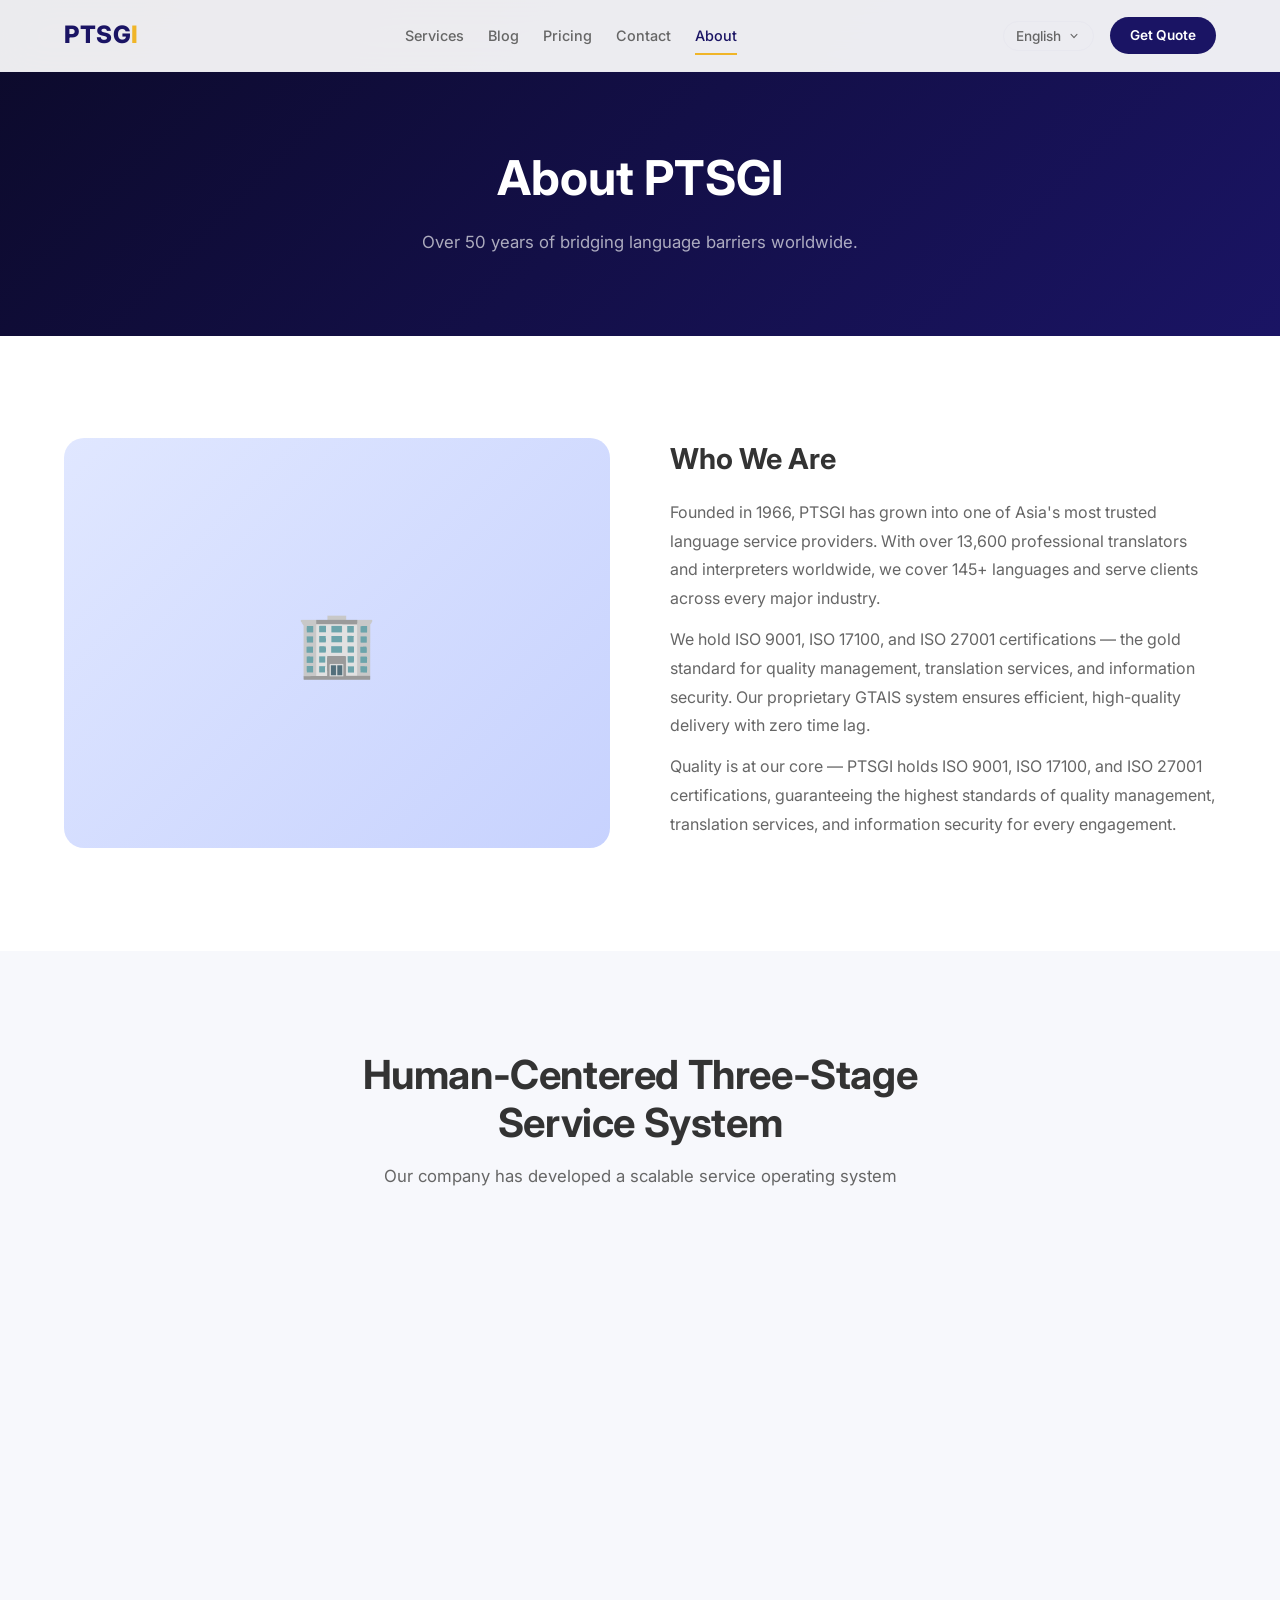
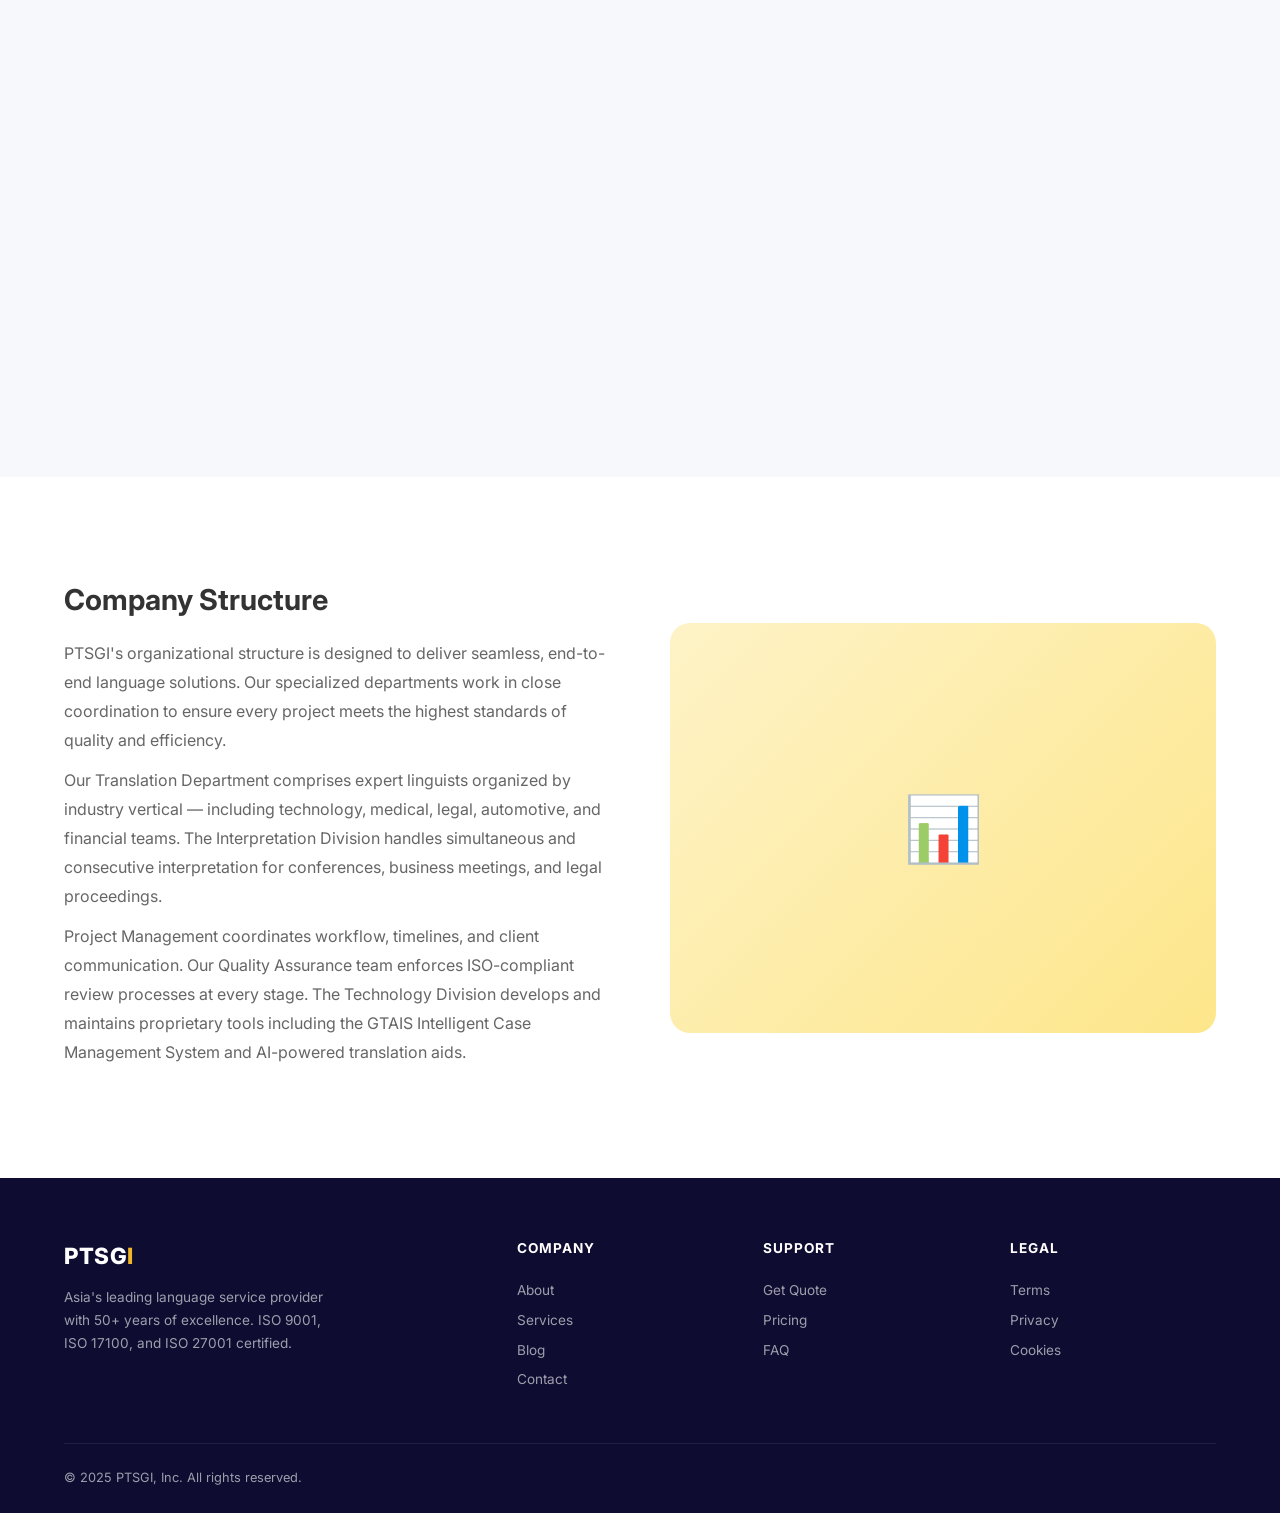
==== commit 709a373a: "feat: redesign process flow with carousel animation and pop-up step highlights Co-authored-by: Curso" ====
--- a/about.html
+++ b/about.html
@@ -1,4 +1,4 @@
-﻿<!DOCTYPE html>
+<!DOCTYPE html>
 <html lang="en">
 <head>
     <meta charset="UTF-8">
@@ -11,7 +11,7 @@
     <link rel="preconnect" href="https://fonts.gstatic.com" crossorigin>
     <link href="https://fonts.googleapis.com/css2?family=Inter:wght@300;400;500;600;700;800&family=Noto+Sans+JP:wght@300;400;500;700&family=Noto+Sans+SC:wght@300;400;500;700;900&family=Source+Serif+4:wght@400;500;600;700&display=swap" rel="stylesheet">
 
-    <link rel="stylesheet" href="css/style.css?v=4">
+    <link rel="stylesheet" href="css/style.css?v=5">
 </head>
 <body>
 
@@ -86,73 +86,120 @@
         </div>
     </section>
 
-    <!-- Work Process -->
+    <!-- Human-Centered Three-Stage Service System -->
     <section class="section section-alt">
         <div class="container">
             <div class="section-header">
-                <h2 class="section-title" data-i18n="process_title">Our Work Process</h2>
-            </div>
-
-            <div class="tree">
-                <!-- Root -->
-                <div class="tree-tier tier-root fade-up">
-                    <div class="tree-node-v">
-                        <div class="tree-dot"><span>01</span></div>
-                        <div class="tree-card">
-                            <div class="tree-card-icon">📋</div>
-                            <h3 data-i18n="wf_1_title">Requirements Analysis</h3>
-                            <p data-i18n="wf_1_desc">We carefully review your source materials, understand the target audience, and define the project scope, timeline, and quality requirements.</p>
-                        </div>
-                    </div>
-                </div>
-
-                <!-- Branch: splits into two -->
-                <div class="tree-connector-down"></div>
-                <div class="tree-tier tier-branch fade-up d1">
-                    <div class="tree-node-v">
-                        <div class="tree-dot"><span>02</span></div>
-                        <div class="tree-card">
-                            <div class="tree-card-icon">👥</div>
-                            <h3 data-i18n="wf_2_title">Translator Matching</h3>
-                            <p data-i18n="wf_2_desc">Our system matches your project with native-speaking translators who specialize in your industry and subject matter.</p>
-                        </div>
-                    </div>
-                    <div class="tree-node-v">
-                        <div class="tree-dot"><span>03</span></div>
-                        <div class="tree-card">
-                            <div class="tree-card-icon">🔍</div>
-                            <h3 data-i18n="wf_3_title">Translation &amp; Review</h3>
-                            <p data-i18n="wf_3_desc">Translators deliver the initial translation, which is then reviewed by a second linguist for accuracy, consistency, and style.</p>
-                        </div>
-                    </div>
-                </div>
-
-                <!-- Merge back -->
-                <div class="tree-connector-down"></div>
-                <div class="tree-tier tier-root fade-up d2">
-                    <div class="tree-node-v">
-                        <div class="tree-dot"><span>04</span></div>
-                        <div class="tree-card">
-                            <div class="tree-card-icon">✅</div>
-                            <h3 data-i18n="wf_4_title">Quality Assurance</h3>
-                            <p data-i18n="wf_4_desc">Our QA team runs automated and manual checks for terminology, formatting, and completeness before final delivery.</p>
-                        </div>
-                    </div>
-                </div>
-
-                <!-- Final -->
-                <div class="tree-connector-down"></div>
-                <div class="tree-tier tier-root fade-up d3">
-                    <div class="tree-node-v">
-                        <div class="tree-dot"><span>05</span></div>
-                        <div class="tree-card">
-                            <div class="tree-card-icon">🚀</div>
-                            <h3 data-i18n="wf_5_title">Delivery &amp; Follow-up</h3>
-                            <p data-i18n="wf_5_desc">We deliver the final files in your preferred format and offer revisions to ensure your complete satisfaction.</p>
-                        </div>
-                    </div>
-                </div>
-            </div>
+                <h2 class="section-title">Human-Centered Three-Stage Service System</h2>
+                <p class="section-subtitle">Our company has developed a scalable service operating system</p>
+            </div>
+
+            <!-- Three Phases with numbered steps -->
+            <div class="service-phases fade-up" id="phase-carousel">
+                <div class="service-phase phase-pre" data-steps="0,1,2,3">
+                    <div class="phase-badge">Stage 1</div>
+                    <h3 class="phase-title">Pre-Service Stage</h3>
+                    <ul class="phase-items">
+                        <li data-step="0"><span class="step-num">01</span>Client acquisition</li>
+                        <li data-step="1"><span class="step-num">02</span>Deep requirement analysis</li>
+                        <li data-step="2"><span class="step-num">03</span>Cultural and emotional tone mapping</li>
+                        <li data-step="3"><span class="step-num">04</span>Industry and audience profiling</li>
+                    </ul>
+                    <div class="phase-tag"><span class="phase-tag-icon">&#9881;</span> Precision matching system</div>
+                </div>
+
+                <div class="phase-arrow fade-up d1">
+                    <svg viewBox="0 0 24 24" width="28" height="28" fill="none" stroke="currentColor" stroke-width="2"><path d="M5 12h14M13 6l6 6-6 6"/></svg>
+                </div>
+
+                <div class="service-phase phase-mid" data-steps="4,5,6,7">
+                    <div class="phase-badge">Stage 2</div>
+                    <h3 class="phase-title">Mid-Service Stage</h3>
+                    <ul class="phase-items">
+                        <li data-step="4"><span class="step-num">05</span>Professional translation execution</li>
+                        <li data-step="5"><span class="step-num">06</span>Cultural adaptation</li>
+                        <li data-step="6"><span class="step-num">07</span>Emotional and contextual refinement</li>
+                        <li data-step="7"><span class="step-num">08</span>Cross-cultural alignment</li>
+                    </ul>
+                    <div class="phase-tag"><span class="phase-tag-icon">&#9733;</span> High-fidelity delivery system</div>
+                </div>
+
+                <div class="phase-arrow fade-up d2">
+                    <svg viewBox="0 0 24 24" width="28" height="28" fill="none" stroke="currentColor" stroke-width="2"><path d="M5 12h14M13 6l6 6-6 6"/></svg>
+                </div>
+
+                <div class="service-phase phase-post" data-steps="8,9,10,11">
+                    <div class="phase-badge">Stage 3</div>
+                    <h3 class="phase-title">Post-Service Stage</h3>
+                    <ul class="phase-items">
+                        <li data-step="8"><span class="step-num">09</span>Client feedback evaluation</li>
+                        <li data-step="9"><span class="step-num">10</span>Satisfaction tracking</li>
+                        <li data-step="10"><span class="step-num">11</span>Long-term relationship management</li>
+                        <li data-step="11"><span class="step-num">12</span>Referral and reward mechanism</li>
+                    </ul>
+                    <div class="phase-tag"><span class="phase-tag-icon">&#9829;</span> Customer lifecycle system</div>
+                </div>
+            </div>
+
+            <!-- Delivery & Service Workflow -->
+            <div class="delivery-workflow fade-up d3">
+                <h3 class="workflow-heading">Delivery &amp; Service Workflow</h3>
+                <div class="workflow-pipeline">
+                    <div class="wf-step" data-wf="0,1"><span class="wf-num">01</span><span class="wf-label">Requirement Consultation</span></div>
+                    <div class="wf-connector"></div>
+                    <div class="wf-step" data-wf="2,3"><span class="wf-num">02</span><span class="wf-label">Emotional and cultural analysis</span></div>
+                    <div class="wf-connector"></div>
+                    <div class="wf-step" data-wf="4,5"><span class="wf-num">03</span><span class="wf-label">Professional translation</span></div>
+                    <div class="wf-connector"></div>
+                    <div class="wf-step" data-wf="6"><span class="wf-num">04</span><span class="wf-label">Humanistic refinement</span></div>
+                    <div class="wf-connector"></div>
+                    <div class="wf-step" data-wf="7"><span class="wf-num">05</span><span class="wf-label">Proofreading and editorial review</span></div>
+                    <div class="wf-connector"></div>
+                    <div class="wf-step" data-wf="8"><span class="wf-num">06</span><span class="wf-label">Final delivery</span></div>
+                    <div class="wf-connector"></div>
+                    <div class="wf-step" data-wf="9,10,11"><span class="wf-num">07</span><span class="wf-label">Post-delivery optimization</span></div>
+                </div>
+            </div>
+
+            <!-- Carousel script -->
+            <script>
+            (function(){
+                var TOTAL = 12, INTERVAL = 1400, current = -1, timer;
+                var allLi = document.querySelectorAll('#phase-carousel .phase-items li[data-step]');
+                var cards = document.querySelectorAll('#phase-carousel .service-phase');
+                var wfSteps = document.querySelectorAll('.delivery-workflow .wf-step[data-wf]');
+
+                function activate(idx) {
+                    allLi.forEach(function(li){ li.classList.remove('step-active'); });
+                    cards.forEach(function(c){ c.classList.remove('phase-active'); });
+                    wfSteps.forEach(function(w){ w.classList.remove('wf-active'); });
+
+                    var li = document.querySelector('li[data-step="'+idx+'"]');
+                    if (li) {
+                        li.classList.add('step-active');
+                        li.closest('.service-phase').classList.add('phase-active');
+                    }
+                    wfSteps.forEach(function(w){
+                        var ids = w.getAttribute('data-wf').split(',');
+                        if (ids.indexOf(String(idx)) !== -1) w.classList.add('wf-active');
+                    });
+                }
+
+                function next() { current = (current + 1) % TOTAL; activate(current); }
+
+                function start() { if (!timer) { next(); timer = setInterval(next, INTERVAL); } }
+                function stop() { clearInterval(timer); timer = null; }
+
+                var section = document.querySelector('#phase-carousel');
+                if (!section) return;
+                var observer = new IntersectionObserver(function(entries){
+                    entries.forEach(function(e){ e.isIntersecting ? start() : stop(); });
+                }, { threshold: 0.3 });
+                observer.observe(section);
+
+                /* carousel keeps running on mouse hover */
+            })();
+            </script>
         </div>
     </section>
 
@@ -210,7 +257,7 @@
     <!-- Scroll to Top -->
     <button class="scroll-top" aria-label="Scroll to top">&#8593;</button>
 
-    <script src="js/i18n.js?v=4"></script>
+    <script src="js/i18n.js?v=5"></script>
     <script src="js/main.js?v=5"></script>
 </body>
 </html>
--- a/css/style.css
+++ b/css/style.css
@@ -564,86 +564,151 @@
 .about-text h2 { font-size: 1.8rem; font-weight: 700; margin-bottom: 16px; }
 .about-text p { color: var(--text-light); line-height: 1.8; margin-bottom: 12px; }
 
-/* Workflow Tree */
-.tree { max-width: 820px; margin: 0 auto; display: flex; flex-direction: column; align-items: center; }
-
-/* Vertical pipe between tiers */
-.tree-connector-down { width: 2px; height: 20px; background: var(--primary); flex-shrink: 0; }
-
-/* --- Tier layouts --- */
-.tree-tier { display: flex; justify-content: center; gap: 28px; position: relative; width: 100%; }
-.tier-root { max-width: 400px; }
-
-/* --- Branch tier: two-column fork + merge --- */
-.tier-branch { position: relative; padding: 20px 0; }
-/* Top horizontal bar (fork): spans from center of left col to center of right col */
-.tier-branch::before {
-    content: ''; position: absolute; top: 0;
-    left: calc(25% - 7px); right: calc(25% - 7px);
-    height: 2px; background: var(--primary); z-index: 1;
-}
-/* Bottom horizontal bar (merge) */
-.tier-branch::after {
-    content: ''; position: absolute; bottom: 0;
-    left: calc(25% - 7px); right: calc(25% - 7px);
-    height: 2px; background: var(--primary); z-index: 1;
-}
-/* Each column: vertical line from top fork bar down to dot */
-.tier-branch .tree-node-v::before {
-    content: ''; position: absolute; top: -20px; left: 50%;
-    width: 2px; height: 20px; background: var(--primary); transform: translateX(-50%);
-}
-/* Each column: vertical line from card bottom to merge bar */
-.tier-branch .tree-node-v::after {
-    content: ''; position: absolute; bottom: -20px; left: 50%;
-    width: 2px; height: 20px; background: var(--primary); transform: translateX(-50%);
-}
-
-/* --- Node --- */
-.tree-node-v {
-    display: flex; flex-direction: column; align-items: center;
-    position: relative; flex: 1; min-width: 0;
-}
-.tree-dot {
-    width: 44px; height: 44px; border-radius: 50%;
-    background: var(--primary); color: #fff; z-index: 3;
+/* Section subtitle */
+.section-subtitle {
+    font-size: 1.05rem; color: var(--text-light); margin-top: 8px; text-align: center;
+}
+
+/* Three-Stage Service Phases */
+.service-phases {
+    display: flex; align-items: stretch; gap: 0; margin-top: 48px;
+    justify-content: center;
+}
+.service-phase {
+    flex: 1; max-width: 380px; background: var(--bg);
+    border: 2px solid var(--border); border-radius: var(--radius);
+    padding: 28px 30px 22px; position: relative;
+    box-shadow: var(--shadow-sm);
+    display: flex; flex-direction: column;
+}
+.service-phase:hover {
+    border-color: var(--primary);
+}
+.phase-badge {
+    display: inline-block; background: var(--primary); color: #fff;
+    font-size: .72rem; font-weight: 700; text-transform: uppercase; letter-spacing: .06em;
+    padding: 4px 14px; border-radius: 20px; margin-bottom: 16px; align-self: flex-start;
+}
+.phase-pre .phase-badge { background: #4f46e5; }
+.phase-mid .phase-badge { background: var(--primary); }
+.phase-post .phase-badge { background: #059669; }
+.phase-title {
+    font-size: 1.15rem; font-weight: 700; color: var(--text); margin-bottom: 18px;
+}
+.phase-items {
+    list-style: none; padding: 0; margin: 0 0 auto; display: flex; flex-direction: column; gap: 6px;
+}
+/* Step number badge */
+.step-num {
+    display: inline-flex; align-items: center; justify-content: center;
+    width: 24px; height: 24px; border-radius: 50%;
+    font-size: .65rem; font-weight: 700; color: #fff; flex-shrink: 0;
+    margin-right: 10px; background: var(--primary);
+}
+.phase-pre .step-num { background: #4f46e5; }
+.phase-mid .step-num { background: var(--primary); }
+.phase-post .step-num { background: #059669; }
+
+.phase-items li {
+    font-size: .84rem; color: var(--text-muted); font-weight: 600;
+    line-height: 1.5;
+    padding: 9px 14px; border-radius: 10px; position: relative;
+    display: flex; align-items: center;
+    border: 1.5px solid transparent;
+    background: transparent;
+    will-change: transform;
+    backface-visibility: hidden;
+    transition: transform .4s cubic-bezier(.22,1,.36,1),
+                background .3s ease, border-color .3s ease,
+                box-shadow .35s ease, color .3s ease;
+}
+.phase-items li::before { display: none; }
+
+/* Active step — pop up, no scale to avoid sub-pixel jitter */
+.phase-items li.step-active {
+    transform: translateY(-8px);
+    color: var(--dark);
+    background: #fff;
+    border-color: rgba(26,20,100,.15);
+    box-shadow: 0 10px 28px rgba(26,20,100,.15), 0 2px 6px rgba(0,0,0,.06);
+    z-index: 5;
+}
+.phase-pre li.step-active {
+    border-color: rgba(79,70,229,.3);
+    box-shadow: 0 8px 24px rgba(79,70,229,.14), 0 2px 6px rgba(79,70,229,.06);
+}
+.phase-mid li.step-active {
+    border-color: rgba(26,20,100,.2);
+    box-shadow: 0 8px 24px rgba(26,20,100,.14), 0 2px 6px rgba(26,20,100,.06);
+}
+.phase-post li.step-active {
+    border-color: rgba(5,150,105,.3);
+    box-shadow: 0 8px 24px rgba(5,150,105,.14), 0 2px 6px rgba(5,150,105,.06);
+}
+.phase-tag {
+    margin-top: 20px; padding: 10px 14px; border-radius: var(--radius);
+    background: var(--bg-alt); font-size: .82rem; font-weight: 600; color: var(--text);
+    display: flex; align-items: center; gap: 8px;
+}
+.phase-tag-icon { font-size: 1rem; opacity: .7; }
+
+/* phase-active: card stays completely static */
+
+/* Arrow between phases */
+.phase-arrow {
     display: flex; align-items: center; justify-content: center;
-    font-size: .8rem; font-weight: 700; flex-shrink: 0;
-    box-shadow: 0 0 0 4px var(--bg-alt), 0 0 0 6px rgba(26,20,100,.08);
-    transition: background .25s ease, transform .25s ease, box-shadow .25s ease;
-}
-.tree-node-v:hover .tree-dot {
-    background: var(--accent); color: var(--dark); transform: scale(1.1);
-    box-shadow: 0 0 0 4px var(--bg-alt), 0 0 14px rgba(240,181,40,.2);
-}
-.tree-card {
-    margin-top: 8px; background: var(--bg); border: 1px solid var(--border);
-    border-radius: var(--radius); padding: 20px 18px; text-align: center;
-    width: 100%; box-shadow: var(--shadow-sm);
-    transition: border-color .2s ease, box-shadow .2s ease, transform .2s ease;
-}
-.tree-node-v:hover .tree-card {
-    border-color: var(--primary); box-shadow: var(--shadow-md); transform: translateY(-3px);
-}
-.tree-card-icon { font-size: 1.4rem; margin-bottom: 6px; }
-.tree-card h3 { font-size: .95rem; font-weight: 600; margin-bottom: 6px; color: var(--text); }
-.tree-card p { font-size: .82rem; color: var(--text-light); line-height: 1.6; }
-
-@media (max-width: 768px) {
-    .tree { align-items: stretch; padding-left: 20px; position: relative; }
-    .tree::before {
-        content: ''; position: absolute; left: 40px; top: 0; bottom: 0;
-        width: 2px; background: linear-gradient(to bottom, var(--primary), var(--accent));
-    }
-    .tree-tier, .tier-root { flex-direction: column; gap: 16px; max-width: 100%; width: 100%; }
-    .tree-connector-down { display: none; }
-    .tier-branch { padding: 0; }
-    .tier-branch::before, .tier-branch::after,
-    .tier-branch .tree-node-v::before,
-    .tier-branch .tree-node-v::after { display: none; }
-    .tree-node-v { flex-direction: row; gap: 12px; align-items: flex-start; }
-    .tree-card { margin-top: 0; text-align: left; }
-    .tree-dot { flex-shrink: 0; width: 40px; height: 40px; font-size: .75rem; }
+    padding: 0 8px; color: var(--primary); flex-shrink: 0; opacity: .5;
+}
+
+/* Delivery & Service Workflow */
+.delivery-workflow {
+    margin-top: 56px; padding: 40px 32px; border-radius: var(--radius-lg);
+    background: var(--bg); border: 1px solid var(--border); box-shadow: var(--shadow-sm);
+}
+.workflow-heading {
+    text-align: center; font-size: 1.25rem; font-weight: 700; color: var(--text);
+    margin-bottom: 32px;
+}
+.workflow-pipeline {
+    display: flex; align-items: center; justify-content: center; flex-wrap: wrap;
+    gap: 10px 0;
+}
+.wf-step {
+    display: flex; align-items: center; gap: 10px;
+    padding: 10px 16px; border-radius: var(--radius); background: var(--bg-alt);
+    border: 1.5px solid var(--border); white-space: nowrap;
+    will-change: transform;
+    backface-visibility: hidden;
+    transition: transform .4s cubic-bezier(.22,1,.36,1),
+                background .3s ease, border-color .3s ease,
+                box-shadow .35s ease, color .25s ease;
+}
+.wf-step:hover {
+    border-color: var(--primary); box-shadow: var(--shadow-sm); transform: translateY(-2px);
+}
+.wf-step.wf-active {
+    border-color: var(--primary); background: #fff;
+    box-shadow: 0 10px 28px rgba(26,20,100,.15), 0 2px 6px rgba(0,0,0,.06);
+    transform: translateY(-8px); z-index: 2;
+}
+.wf-step.wf-active .wf-label { font-weight: 700; color: var(--primary); }
+.wf-num {
+    width: 26px; height: 26px; border-radius: 50%; background: var(--primary); color: #fff;
+    font-size: .7rem; font-weight: 700; display: flex; align-items: center; justify-content: center;
+    flex-shrink: 0;
+}
+.wf-label { font-size: .82rem; font-weight: 500; color: var(--text); }
+.wf-connector {
+    width: 24px; height: 2px; background: var(--primary); flex-shrink: 0; opacity: .35;
+}
+
+@media (max-width: 900px) {
+    .service-phases { flex-direction: column; align-items: center; gap: 16px; }
+    .service-phase { max-width: 100%; }
+    .phase-arrow { transform: rotate(90deg); padding: 4px 0; }
+    .workflow-pipeline { flex-direction: column; align-items: stretch; gap: 0; }
+    .wf-step { white-space: normal; }
+    .wf-connector { width: 2px; height: 16px; margin: 0 auto; }
 }
 
 /* Org Structure */
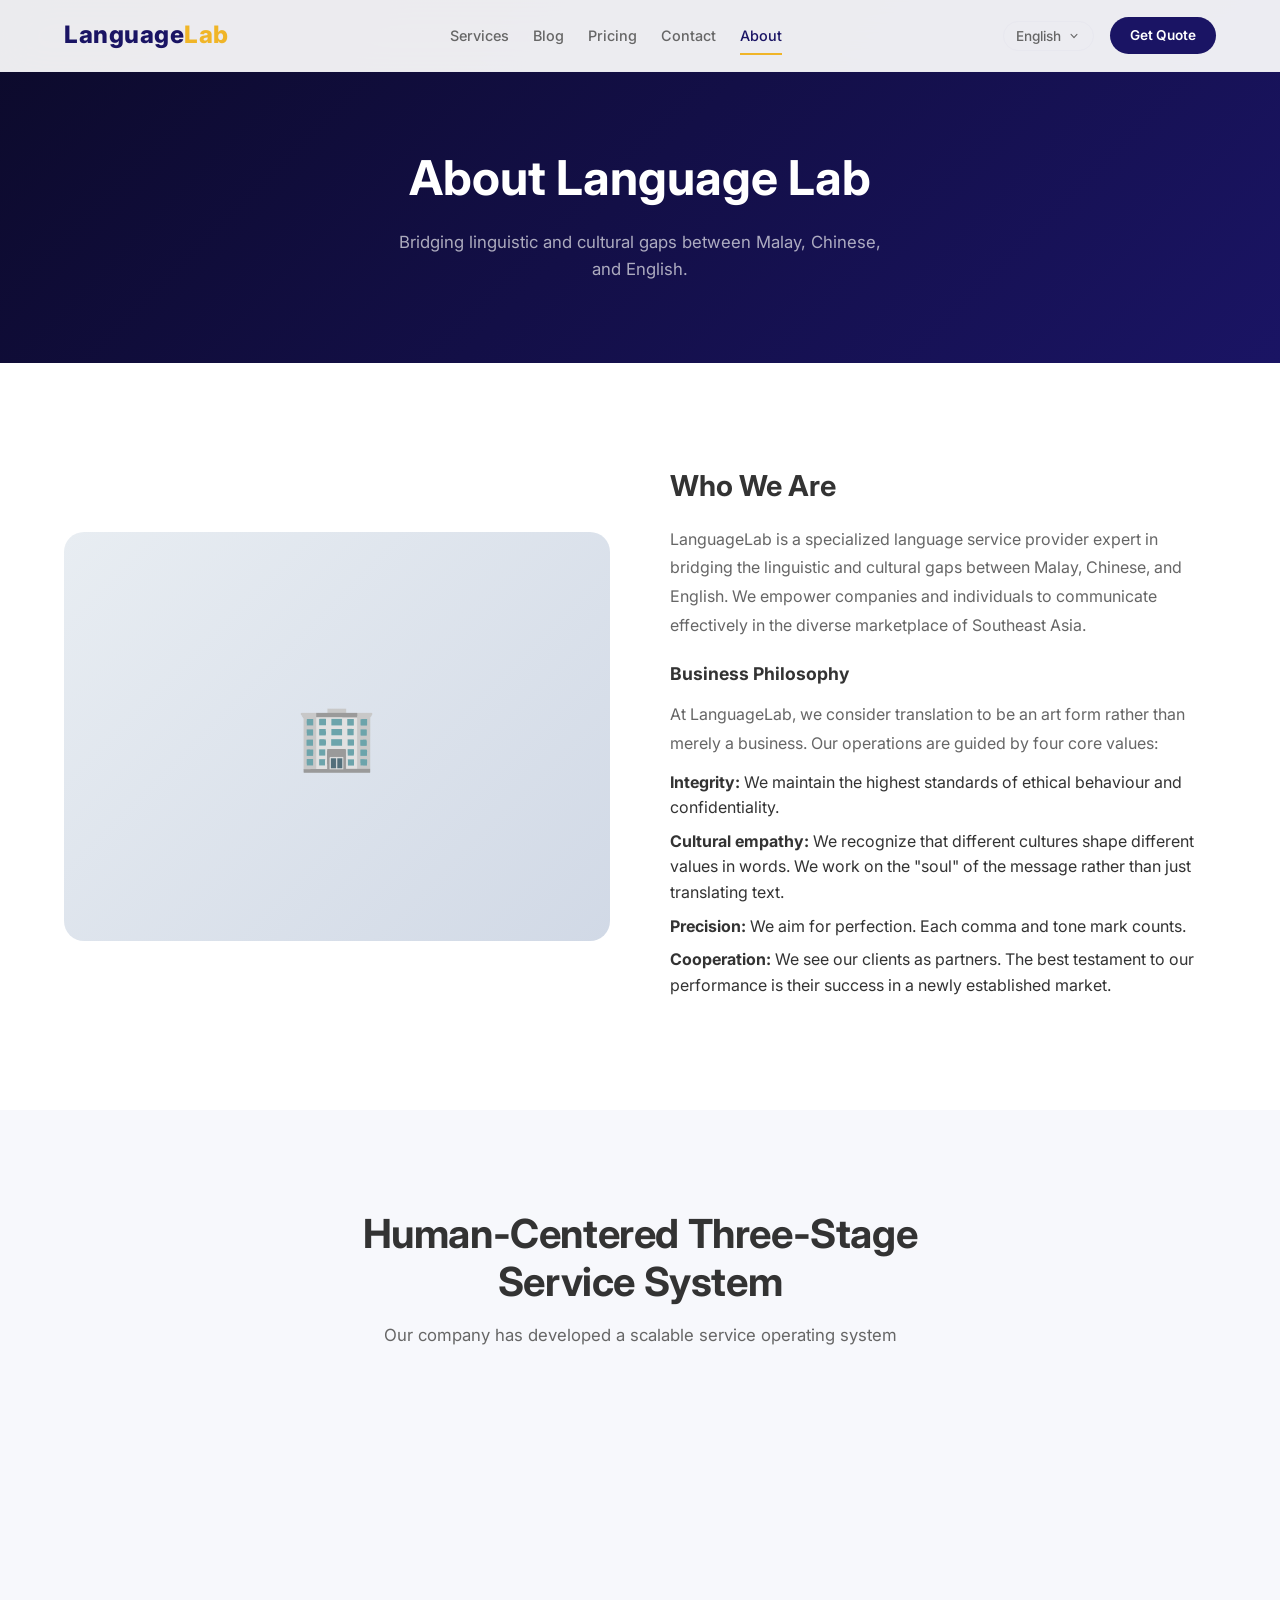
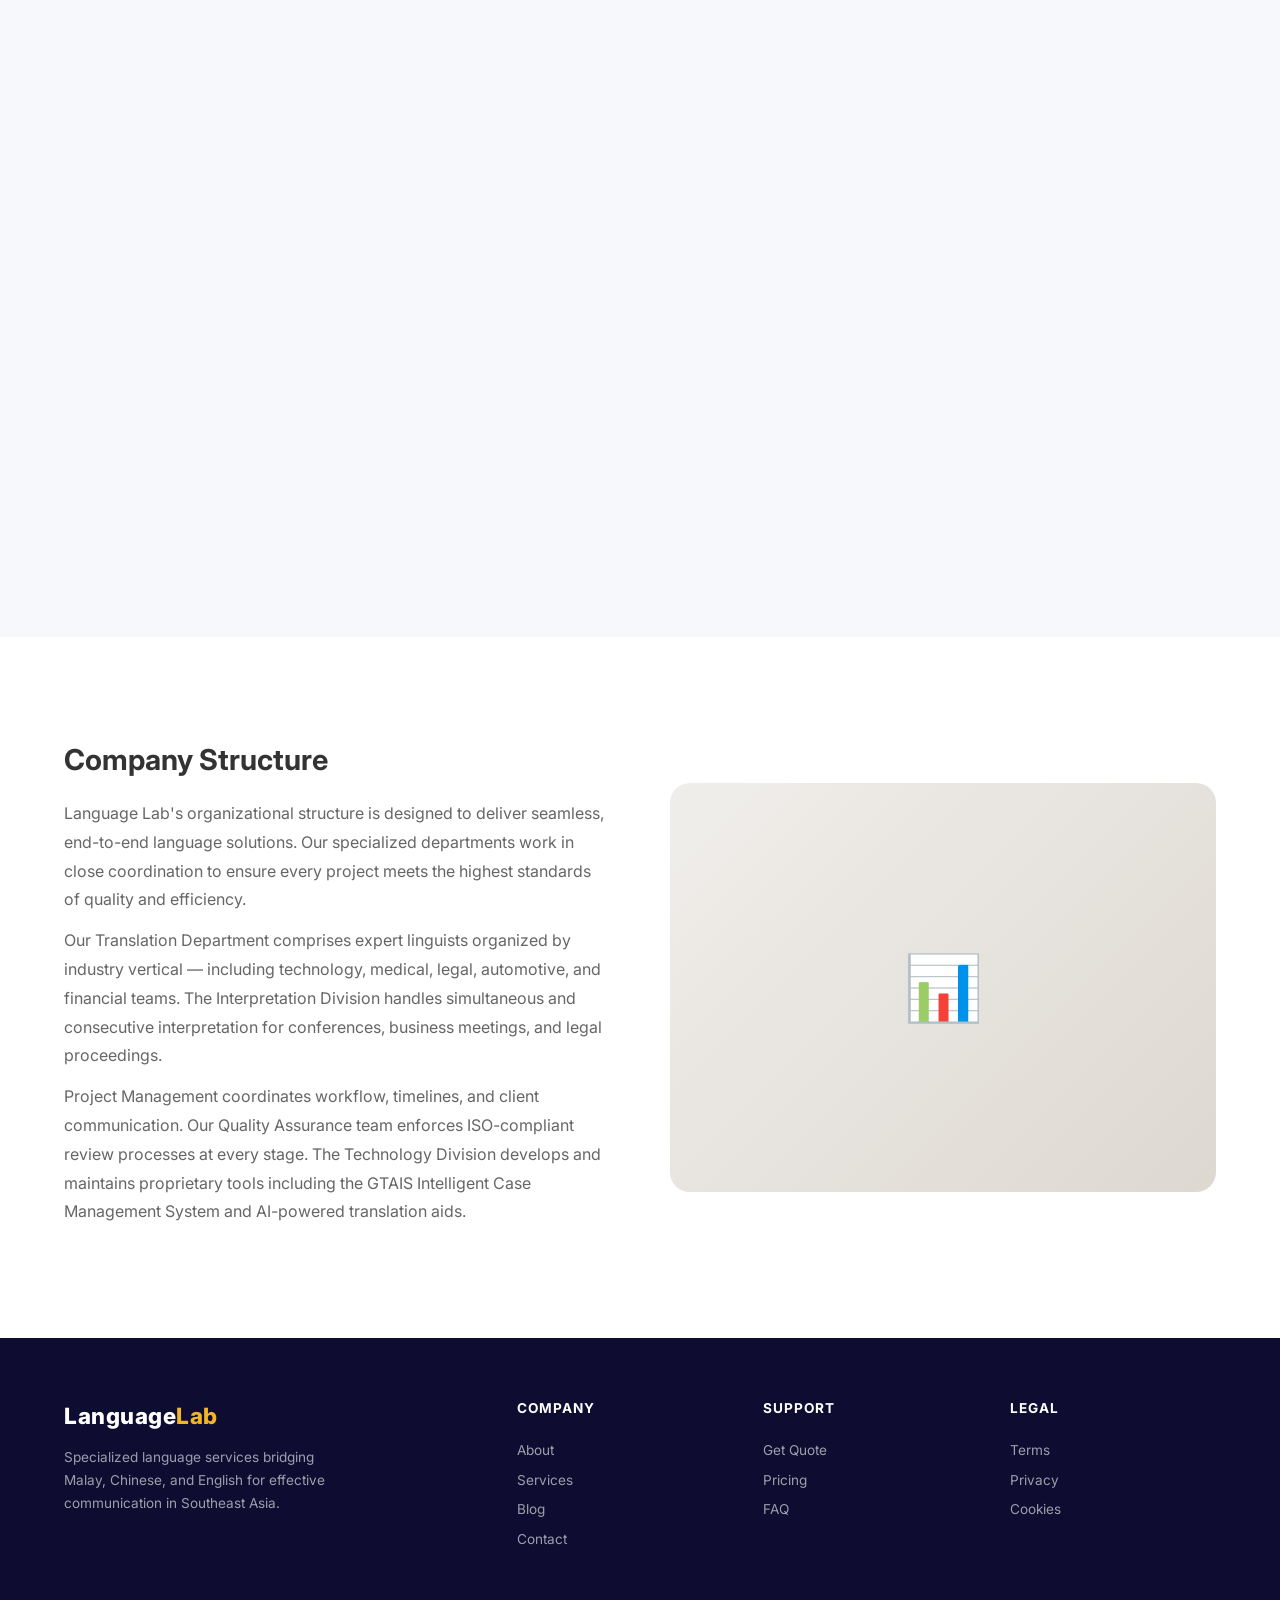
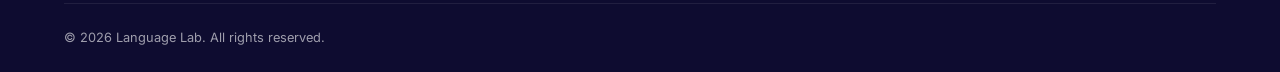
==== commit 9eee9b33: "feat: add service detail pages, refine layout/colors, complete i18n for about page Co-authored-by: C" ====
--- a/about.html
+++ b/about.html
@@ -1,24 +1,24 @@
-<!DOCTYPE html>
+﻿<!DOCTYPE html>
 <html lang="en">
 <head>
     <meta charset="UTF-8">
     <meta name="viewport" content="width=device-width, initial-scale=1.0">
-    <title data-i18n="about_page_title">About Us ? PTSGI Professional Translation Services</title>
-    <meta name="description" data-i18n-attr="content" data-i18n="about_meta_desc" content="Learn about PTSGI ? over 50 years of experience, 13,600+ translators, and ISO-certified quality across 145+ languages.">
+    <title data-i18n="about_page_title">About Us | Language Lab</title>
+    <meta name="description" data-i18n-attr="content" data-i18n="about_meta_desc" content="Learn about Language Lab — a specialized language service provider bridging Malay, Chinese, and English.">
 
     <script>if(window!==window.top)document.documentElement.classList.add('in-iframe')</script>
     <link rel="preconnect" href="https://fonts.googleapis.com">
     <link rel="preconnect" href="https://fonts.gstatic.com" crossorigin>
     <link href="https://fonts.googleapis.com/css2?family=Inter:wght@300;400;500;600;700;800&family=Noto+Sans+JP:wght@300;400;500;700&family=Noto+Sans+SC:wght@300;400;500;700;900&family=Source+Serif+4:wght@400;500;600;700&display=swap" rel="stylesheet">
 
-    <link rel="stylesheet" href="css/style.css?v=5">
+    <link rel="stylesheet" href="css/style.css?v=7">
 </head>
 <body>
 
     <!-- Header -->
     <header class="site-header">
         <div class="header-inner">
-            <a href="index.html" class="logo">PTSG<span>I</span></a>
+            <a href="index.html" class="logo">Language<span>Lab</span></a>
 
             <nav class="nav-menu">
                 <a href="index.html#services" data-i18n="nav_services">Services</a>
@@ -66,8 +66,8 @@
     <!-- Page Hero -->
     <section class="page-hero">
         <div class="container">
-            <h1 data-i18n="about_hero_title">About PTSGI</h1>
-            <p data-i18n="about_hero_desc">Asia's leading language service provider, delivering world-class translation solutions for over half a century.</p>
+            <h1 data-i18n="about_hero_title">About Language Lab</h1>
+            <p data-i18n="about_hero_desc">A specialized language service provider bridging Malay, Chinese, and English for effective communication in Southeast Asia.</p>
         </div>
     </section>
 
@@ -75,12 +75,18 @@
     <section class="section">
         <div class="container">
             <div class="about-intro">
-                <div class="about-img" style="background: linear-gradient(135deg, #e0e7ff, #c7d2fe);">🏢</div>
+                <div class="about-img" style="background: linear-gradient(135deg, #e8edf2, #d1d9e6);">🏢</div>
                 <div class="about-text">
                     <h2 data-i18n="about_intro_title">Who We Are</h2>
-                    <p data-i18n="about_intro_p1">PTSGI is a leading global language service provider with over 50 years of experience in professional translation and localization. Ranked among the Top 5 worldwide by CSA Research, we serve thousands of enterprise clients across industries including technology, automotive, medical, legal, and finance.</p>
-                    <p data-i18n="about_intro_p2">Our network of 13,600+ carefully vetted translators covers 145+ languages, ensuring native-level fluency and deep domain expertise for every project. We operate 24/7 across multiple time zones to deliver fast, reliable results.</p>
-                    <p data-i18n="about_intro_p3">Quality is at our core — PTSGI holds ISO 9001, ISO 17100, and ISO 27001 certifications, guaranteeing the highest standards of quality management, translation services, and information security for every engagement.</p>
+                    <p data-i18n="about_intro_p1">LanguageLab is a specialized language service provider that is expert in bridging the linguistic and cultural gaps between Malay, Chinese, and English. We empower companies and individuals to communicate effectively in the diverse marketplace of Southeast Asia. We guarantee that every message is not only translated but also culturally relevant by bridging together human expertise with cutting-edge translation technology.</p>
+                    <h3 style="margin-top: 20px; margin-bottom: 12px; font-size: 1.1rem;" data-i18n="about_phil_title">Business Philosophy</h3>
+                    <p data-i18n="about_phil_desc">At LanguageLab, we consider translation to be an art form rather than merely a business. Our operations are guided by four core values:</p>
+                    <ul style="list-style: none; padding: 0; margin: 12px 0;">
+                        <li style="margin-bottom: 8px;" data-i18n-html="about_phil_v1"><strong>Integrity:</strong> We maintain the highest standards of ethical behaviour and confidentiality.</li>
+                        <li style="margin-bottom: 8px;" data-i18n-html="about_phil_v2"><strong>Cultural empathy:</strong> We recognize that different cultures shape different values in words. We work on the "soul" of the message rather than just translating text.</li>
+                        <li style="margin-bottom: 8px;" data-i18n-html="about_phil_v3"><strong>Precision:</strong> We aim for perfection. Each comma and tone mark counts.</li>
+                        <li style="margin-bottom: 8px;" data-i18n-html="about_phil_v4"><strong>Cooperation:</strong> We see our clients as partners. The best testament to our performance is their success in a newly established market.</li>
+                    </ul>
                 </div>
             </div>
         </div>
@@ -90,22 +96,22 @@
     <section class="section section-alt">
         <div class="container">
             <div class="section-header">
-                <h2 class="section-title">Human-Centered Three-Stage Service System</h2>
-                <p class="section-subtitle">Our company has developed a scalable service operating system</p>
+                <h2 class="section-title" data-i18n="about_3stage_title">Human-Centered Three-Stage Service System</h2>
+                <p class="section-subtitle" data-i18n="about_3stage_desc">Our company has developed a scalable service operating system</p>
             </div>
 
             <!-- Three Phases with numbered steps -->
             <div class="service-phases fade-up" id="phase-carousel">
                 <div class="service-phase phase-pre" data-steps="0,1,2,3">
-                    <div class="phase-badge">Stage 1</div>
-                    <h3 class="phase-title">Pre-Service Stage</h3>
+                    <div class="phase-badge" data-i18n="about_s1_badge">Stage 1</div>
+                    <h3 class="phase-title" data-i18n="about_s1_title">Pre-Service Stage</h3>
                     <ul class="phase-items">
-                        <li data-step="0"><span class="step-num">01</span>Client acquisition</li>
-                        <li data-step="1"><span class="step-num">02</span>Deep requirement analysis</li>
-                        <li data-step="2"><span class="step-num">03</span>Cultural and emotional tone mapping</li>
-                        <li data-step="3"><span class="step-num">04</span>Industry and audience profiling</li>
-                    </ul>
-                    <div class="phase-tag"><span class="phase-tag-icon">&#9881;</span> Precision matching system</div>
+                        <li data-step="0"><span class="step-num">01</span><span data-i18n="about_s1_1">Client acquisition</span></li>
+                        <li data-step="1"><span class="step-num">02</span><span data-i18n="about_s1_2">Deep requirement analysis</span></li>
+                        <li data-step="2"><span class="step-num">03</span><span data-i18n="about_s1_3">Cultural and emotional tone mapping</span></li>
+                        <li data-step="3"><span class="step-num">04</span><span data-i18n="about_s1_4">Industry and audience profiling</span></li>
+                    </ul>
+                    <div class="phase-tag"><span class="phase-tag-icon">&#9881;</span> <span data-i18n="about_s1_tag">Precision matching system</span></div>
                 </div>
 
                 <div class="phase-arrow fade-up d1">
@@ -113,15 +119,15 @@
                 </div>
 
                 <div class="service-phase phase-mid" data-steps="4,5,6,7">
-                    <div class="phase-badge">Stage 2</div>
-                    <h3 class="phase-title">Mid-Service Stage</h3>
+                    <div class="phase-badge" data-i18n="about_s2_badge">Stage 2</div>
+                    <h3 class="phase-title" data-i18n="about_s2_title">Mid-Service Stage</h3>
                     <ul class="phase-items">
-                        <li data-step="4"><span class="step-num">05</span>Professional translation execution</li>
-                        <li data-step="5"><span class="step-num">06</span>Cultural adaptation</li>
-                        <li data-step="6"><span class="step-num">07</span>Emotional and contextual refinement</li>
-                        <li data-step="7"><span class="step-num">08</span>Cross-cultural alignment</li>
-                    </ul>
-                    <div class="phase-tag"><span class="phase-tag-icon">&#9733;</span> High-fidelity delivery system</div>
+                        <li data-step="4"><span class="step-num">05</span><span data-i18n="about_s2_1">Professional translation execution</span></li>
+                        <li data-step="5"><span class="step-num">06</span><span data-i18n="about_s2_2">Cultural adaptation</span></li>
+                        <li data-step="6"><span class="step-num">07</span><span data-i18n="about_s2_3">Emotional and contextual refinement</span></li>
+                        <li data-step="7"><span class="step-num">08</span><span data-i18n="about_s2_4">Cross-cultural alignment</span></li>
+                    </ul>
+                    <div class="phase-tag"><span class="phase-tag-icon">&#9733;</span> <span data-i18n="about_s2_tag">High-fidelity delivery system</span></div>
                 </div>
 
                 <div class="phase-arrow fade-up d2">
@@ -129,35 +135,35 @@
                 </div>
 
                 <div class="service-phase phase-post" data-steps="8,9,10,11">
-                    <div class="phase-badge">Stage 3</div>
-                    <h3 class="phase-title">Post-Service Stage</h3>
+                    <div class="phase-badge" data-i18n="about_s3_badge">Stage 3</div>
+                    <h3 class="phase-title" data-i18n="about_s3_title">Post-Service Stage</h3>
                     <ul class="phase-items">
-                        <li data-step="8"><span class="step-num">09</span>Client feedback evaluation</li>
-                        <li data-step="9"><span class="step-num">10</span>Satisfaction tracking</li>
-                        <li data-step="10"><span class="step-num">11</span>Long-term relationship management</li>
-                        <li data-step="11"><span class="step-num">12</span>Referral and reward mechanism</li>
-                    </ul>
-                    <div class="phase-tag"><span class="phase-tag-icon">&#9829;</span> Customer lifecycle system</div>
+                        <li data-step="8"><span class="step-num">09</span><span data-i18n="about_s3_1">Client feedback evaluation</span></li>
+                        <li data-step="9"><span class="step-num">10</span><span data-i18n="about_s3_2">Satisfaction tracking</span></li>
+                        <li data-step="10"><span class="step-num">11</span><span data-i18n="about_s3_3">Long-term relationship management</span></li>
+                        <li data-step="11"><span class="step-num">12</span><span data-i18n="about_s3_4">Referral and reward mechanism</span></li>
+                    </ul>
+                    <div class="phase-tag"><span class="phase-tag-icon">&#9829;</span> <span data-i18n="about_s3_tag">Customer lifecycle system</span></div>
                 </div>
             </div>
 
             <!-- Delivery & Service Workflow -->
             <div class="delivery-workflow fade-up d3">
-                <h3 class="workflow-heading">Delivery &amp; Service Workflow</h3>
+                <h3 class="workflow-heading" data-i18n="about_wf_title">Delivery &amp; Service Workflow</h3>
                 <div class="workflow-pipeline">
-                    <div class="wf-step" data-wf="0,1"><span class="wf-num">01</span><span class="wf-label">Requirement Consultation</span></div>
-                    <div class="wf-connector"></div>
-                    <div class="wf-step" data-wf="2,3"><span class="wf-num">02</span><span class="wf-label">Emotional and cultural analysis</span></div>
-                    <div class="wf-connector"></div>
-                    <div class="wf-step" data-wf="4,5"><span class="wf-num">03</span><span class="wf-label">Professional translation</span></div>
-                    <div class="wf-connector"></div>
-                    <div class="wf-step" data-wf="6"><span class="wf-num">04</span><span class="wf-label">Humanistic refinement</span></div>
-                    <div class="wf-connector"></div>
-                    <div class="wf-step" data-wf="7"><span class="wf-num">05</span><span class="wf-label">Proofreading and editorial review</span></div>
-                    <div class="wf-connector"></div>
-                    <div class="wf-step" data-wf="8"><span class="wf-num">06</span><span class="wf-label">Final delivery</span></div>
-                    <div class="wf-connector"></div>
-                    <div class="wf-step" data-wf="9,10,11"><span class="wf-num">07</span><span class="wf-label">Post-delivery optimization</span></div>
+                    <div class="wf-step" data-wf="0,1"><span class="wf-num">01</span><span class="wf-label" data-i18n="about_wf_1">Requirement Consultation</span></div>
+                    <div class="wf-connector"></div>
+                    <div class="wf-step" data-wf="2,3"><span class="wf-num">02</span><span class="wf-label" data-i18n="about_wf_2">Emotional and cultural analysis</span></div>
+                    <div class="wf-connector"></div>
+                    <div class="wf-step" data-wf="4,5"><span class="wf-num">03</span><span class="wf-label" data-i18n="about_wf_3">Professional translation</span></div>
+                    <div class="wf-connector"></div>
+                    <div class="wf-step" data-wf="6"><span class="wf-num">04</span><span class="wf-label" data-i18n="about_wf_4">Humanistic refinement</span></div>
+                    <div class="wf-connector"></div>
+                    <div class="wf-step" data-wf="7"><span class="wf-num">05</span><span class="wf-label" data-i18n="about_wf_5">Proofreading and editorial review</span></div>
+                    <div class="wf-connector"></div>
+                    <div class="wf-step" data-wf="8"><span class="wf-num">06</span><span class="wf-label" data-i18n="about_wf_6">Final delivery</span></div>
+                    <div class="wf-connector"></div>
+                    <div class="wf-step" data-wf="9,10,11"><span class="wf-num">07</span><span class="wf-label" data-i18n="about_wf_7">Post-delivery optimization</span></div>
                 </div>
             </div>
 
@@ -209,11 +215,11 @@
             <div class="org-section">
                 <div class="about-text">
                     <h2 data-i18n="org_title">Company Structure</h2>
-                    <p data-i18n="org_desc1">PTSGI's organizational structure is designed to deliver seamless, end-to-end language solutions. Our specialized departments work in close coordination to ensure every project meets the highest standards of quality and efficiency.</p>
+                    <p data-i18n="org_desc1">Language Lab's organizational structure is designed to deliver seamless, end-to-end language solutions. Our specialized departments work in close coordination to ensure every project meets the highest standards of quality and efficiency.</p>
                     <p data-i18n="org_desc2">Our Translation Department comprises expert linguists organized by industry vertical — including technology, medical, legal, automotive, and financial teams. The Interpretation Division handles simultaneous and consecutive interpretation for conferences, business meetings, and legal proceedings.</p>
                     <p data-i18n="org_desc3">Project Management coordinates workflow, timelines, and client communication. Our Quality Assurance team enforces ISO-compliant review processes at every stage. The Technology Division develops and maintains proprietary tools including the GTAIS Intelligent Case Management System and AI-powered translation aids.</p>
                 </div>
-                <div class="org-img" style="background: linear-gradient(135deg, #fef3c7, #fde68a);">📊</div>
+                <div class="org-img" style="background: linear-gradient(135deg, #f0eeeb, #ddd8d0);">📊</div>
             </div>
         </div>
     </section>
@@ -225,8 +231,8 @@
         <div class="container">
             <div class="footer-grid">
                 <div class="footer-brand">
-                    <div class="logo">PTSG<span>I</span></div>
-                    <p data-i18n="footer_brand_desc">Asia's leading language service provider with 50+ years of excellence. ISO 9001, ISO 17100, and ISO 27001 certified.</p>
+                    <div class="logo">Language<span>Lab</span></div>
+                    <p data-i18n="footer_brand_desc">Specialized language services bridging Malay, Chinese, and English for effective communication in Southeast Asia.</p>
                 </div>
                 <div class="footer-col">
                     <h4 data-i18n="footer_company">Company</h4>
@@ -249,7 +255,7 @@
                 </div>
             </div>
             <div class="footer-bottom">
-                <span data-i18n="footer_copy">&copy; 2025 PTSGI, Inc. All rights reserved.</span>
+                <span data-i18n="footer_copy">&copy; 2026 Language Lab. All rights reserved.</span>
             </div>
         </div>
     </footer>
@@ -257,7 +263,7 @@
     <!-- Scroll to Top -->
     <button class="scroll-top" aria-label="Scroll to top">&#8593;</button>
 
-    <script src="js/i18n.js?v=5"></script>
-    <script src="js/main.js?v=5"></script>
+    <script src="js/i18n.js?v=7"></script>
+    <script src="js/main.js?v=7"></script>
 </body>
 </html>
--- a/css/style.css
+++ b/css/style.css
@@ -383,40 +383,52 @@
    SERVICE CARDS
    ============================================ */
 .services-grid {
-    display: grid; grid-template-columns: repeat(4, 1fr); gap: 24px;
-}
+    display: flex; flex-wrap: wrap; gap: 28px; justify-content: center;
+}
+.services-grid .service-card { flex: 0 1 calc(33.333% - 19px); min-width: 280px; }
 .service-card {
     background: var(--bg); border: 1px solid var(--border); border-radius: var(--radius-lg);
-    padding: 32px 24px; text-align: center; transition: all var(--transition);
+    text-align: left; transition: all var(--transition);
     position: relative; overflow: hidden; cursor: pointer;
+    display: flex; flex-direction: column;
 }
 .service-card::before {
     content: ''; position: absolute; top: 0; left: 0; right: 0; height: 3px;
     background: linear-gradient(90deg, var(--primary), var(--accent));
     transform: scaleX(0); transition: transform var(--transition); transform-origin: left;
+    z-index: 2;
 }
 .service-card:hover { transform: translateY(-6px); box-shadow: var(--shadow-lg); border-color: transparent; }
 .service-card:hover::before { transform: scaleX(1); }
-.service-icon {
-    width: 64px; height: 64px; margin: 0 auto 20px;
-    display: flex; align-items: center; justify-content: center;
-    border-radius: 16px; font-size: 1.8rem;
-    background: var(--bg-alt); transition: all var(--transition);
-}
-.service-card:hover .service-icon { transform: scale(1.1); }
-.service-icon.translation { background: linear-gradient(135deg, #ede9fe, #ddd6fe); }
-.service-icon.interpret { background: linear-gradient(135deg, #fce7f3, #fbcfe8); }
-.service-icon.mt { background: linear-gradient(135deg, #d1fae5, #a7f3d0); }
-.service-card h3 { font-size: 1rem; font-weight: 600; margin-bottom: 8px; color: var(--text); overflow-wrap: break-word; }
-.service-card p { font-size: .85rem; color: var(--text-muted); line-height: 1.5; }
+.service-card-img {
+    width: 100%; height: 180px; overflow: hidden; position: relative;
+}
+.service-card-img img {
+    width: 100%; height: 100%; object-fit: cover;
+    transition: transform .4s ease;
+}
+.service-card:hover .service-card-img img { transform: scale(1.05); }
+.service-card-img .img-placeholder {
+    width: 100%; height: 100%; display: flex; align-items: center; justify-content: center;
+    font-size: 3rem; color: #fff;
+}
+.service-card-body { padding: 24px; flex: 1; display: flex; flex-direction: column; }
 .service-tag {
-    display: inline-block; font-size: .7rem; font-weight: 600; text-transform: uppercase;
+    display: inline-block; font-size: .68rem; font-weight: 600; text-transform: uppercase;
     letter-spacing: 1px; padding: 4px 10px; border-radius: var(--radius-full);
-    margin-bottom: 16px;
-}
-.service-tag.tag-translate { background: #ede9fe; color: #6d28d9; }
-.service-tag.tag-interpret { background: #fce7f3; color: #be185d; }
-.service-tag.tag-mt { background: #d1fae5; color: #059669; }
+    margin-bottom: 12px; width: fit-content;
+}
+.service-tag.tag-translate { background: #eef1f6; color: #475569; }
+.service-tag.tag-interpret { background: #f0eeeb; color: #78716c; }
+.service-tag.tag-mt { background: #ecf0f1; color: #4a6572; }
+.service-card h3 { font-size: 1.05rem; font-weight: 600; margin-bottom: 8px; color: var(--text); overflow-wrap: break-word; }
+.service-card p { font-size: .85rem; color: var(--text-muted); line-height: 1.6; flex: 1; }
+.service-card-arrow {
+    display: inline-flex; align-items: center; gap: 4px;
+    font-size: .82rem; font-weight: 600; color: var(--primary); margin-top: 14px;
+    transition: gap .25s ease;
+}
+.service-card:hover .service-card-arrow { gap: 8px; }
 
 /* ============================================
    BLOG CARDS
@@ -558,7 +570,7 @@
 .about-intro.reverse > * { direction: ltr; }
 .about-img {
     border-radius: var(--radius-lg); overflow: hidden; aspect-ratio: 4/3;
-    background: linear-gradient(135deg, #e0e7ff, #c7d2fe);
+    background: linear-gradient(135deg, #e8edf2, #d1d9e6);
     display: flex; align-items: center; justify-content: center; font-size: 4rem;
 }
 .about-text h2 { font-size: 1.8rem; font-weight: 700; margin-bottom: 16px; }
@@ -589,9 +601,9 @@
     font-size: .72rem; font-weight: 700; text-transform: uppercase; letter-spacing: .06em;
     padding: 4px 14px; border-radius: 20px; margin-bottom: 16px; align-self: flex-start;
 }
-.phase-pre .phase-badge { background: #4f46e5; }
-.phase-mid .phase-badge { background: var(--primary); }
-.phase-post .phase-badge { background: #059669; }
+.phase-pre .phase-badge { background: var(--primary); }
+.phase-mid .phase-badge { background: #374151; }
+.phase-post .phase-badge { background: #4a5568; }
 .phase-title {
     font-size: 1.15rem; font-weight: 700; color: var(--text); margin-bottom: 18px;
 }
@@ -605,9 +617,9 @@
     font-size: .65rem; font-weight: 700; color: #fff; flex-shrink: 0;
     margin-right: 10px; background: var(--primary);
 }
-.phase-pre .step-num { background: #4f46e5; }
-.phase-mid .step-num { background: var(--primary); }
-.phase-post .step-num { background: #059669; }
+.phase-pre .step-num { background: var(--primary); }
+.phase-mid .step-num { background: #374151; }
+.phase-post .step-num { background: #4a5568; }
 
 .phase-items li {
     font-size: .84rem; color: var(--text-muted); font-weight: 600;
@@ -616,8 +628,6 @@
     display: flex; align-items: center;
     border: 1.5px solid transparent;
     background: transparent;
-    will-change: transform;
-    backface-visibility: hidden;
     transition: transform .4s cubic-bezier(.22,1,.36,1),
                 background .3s ease, border-color .3s ease,
                 box-shadow .35s ease, color .3s ease;
@@ -677,8 +687,6 @@
     display: flex; align-items: center; gap: 10px;
     padding: 10px 16px; border-radius: var(--radius); background: var(--bg-alt);
     border: 1.5px solid var(--border); white-space: nowrap;
-    will-change: transform;
-    backface-visibility: hidden;
     transition: transform .4s cubic-bezier(.22,1,.36,1),
                 background .3s ease, border-color .3s ease,
                 box-shadow .35s ease, color .25s ease;
@@ -715,8 +723,44 @@
 .org-section { display: grid; grid-template-columns: 1fr 1fr; gap: 60px; align-items: center; }
 .org-img {
     border-radius: var(--radius-lg); overflow: hidden; aspect-ratio: 4/3;
-    background: linear-gradient(135deg, #fef3c7, #fde68a);
+    background: linear-gradient(135deg, #f0eeeb, #ddd8d0);
     display: flex; align-items: center; justify-content: center; font-size: 4rem;
+}
+
+/* Competitive Comparison Table */
+.comparison-table-wrap {
+    overflow-x: auto; margin-top: 36px;
+}
+.comparison-table {
+    width: 100%; border-collapse: collapse; min-width: 600px;
+    font-size: .9rem; line-height: 1.6;
+}
+.comparison-table th,
+.comparison-table td {
+    padding: 14px 20px; text-align: left;
+    border-bottom: 1px solid var(--border);
+}
+.comparison-table thead th {
+    font-weight: 700; font-size: .82rem; text-transform: uppercase;
+    letter-spacing: .04em; color: var(--text-light);
+    border-bottom: 2px solid var(--border); background: var(--bg-alt);
+}
+.comparison-table thead th.highlight {
+    color: var(--primary); background: rgba(26,20,100,.04);
+}
+.comparison-table td.row-label {
+    font-weight: 600; color: var(--text); white-space: nowrap;
+}
+.comparison-table td.highlight {
+    color: var(--primary); font-weight: 600;
+    background: rgba(26,20,100,.02);
+}
+.comparison-table tbody tr:hover {
+    background: var(--bg-alt);
+}
+@media (max-width: 700px) {
+    .comparison-table { font-size: .82rem; }
+    .comparison-table th, .comparison-table td { padding: 10px 12px; }
 }
 
 /* ============================================
@@ -725,7 +769,7 @@
 .advantage-grid { display: grid; grid-template-columns: 1fr 1fr; gap: 60px; align-items: center; }
 .advantage-img {
     border-radius: var(--radius-lg); overflow: hidden; aspect-ratio: 4/3;
-    background: linear-gradient(135deg, #dbeafe, #bfdbfe);
+    background: linear-gradient(135deg, #e4e9f0, #c8d0dc);
     display: flex; align-items: center; justify-content: center; font-size: 4rem;
 }
 .advantage-text h2 { font-size: 1.8rem; font-weight: 700; margin-bottom: 16px; }
@@ -736,15 +780,16 @@
     padding: 10px 0; font-size: .95rem; color: var(--text);
 }
 .advantage-list .check {
-    width: 22px; height: 22px; border-radius: 50%; background: #d1fae5;
+    width: 22px; height: 22px; border-radius: 50%; background: #e8edf2;
     display: flex; align-items: center; justify-content: center;
-    color: #059669; font-size: .7rem; font-weight: 700; flex-shrink: 0; margin-top: 2px;
+    color: var(--primary); font-size: .7rem; font-weight: 700; flex-shrink: 0; margin-top: 2px;
 }
 
 .detail-cards { display: grid; grid-template-columns: repeat(3, 1fr); gap: 32px; }
 .detail-card {
     background: var(--bg); border: 1px solid var(--border); border-radius: var(--radius-lg);
-    padding: 36px 28px; transition: all var(--transition);
+    padding: 36px 28px; transition: all var(--transition); display: block;
+    text-decoration: none; color: inherit; cursor: pointer;
 }
 .detail-card:hover { box-shadow: var(--shadow-md); transform: translateY(-4px); }
 .detail-card-icon {
@@ -758,6 +803,62 @@
 .detail-card ul li::before { content: '›'; position: absolute; left: 0; color: var(--accent); font-weight: 700; }
 
 /* ============================================
+   SERVICE DETAIL PAGE (single-service)
+   ============================================ */
+.svc-detail-banner {
+    width: 100%; max-height: 400px; overflow: hidden; border-radius: var(--radius-lg);
+    margin-bottom: 48px; position: relative;
+}
+.svc-detail-banner img {
+    width: 100%; height: 100%; object-fit: cover; display: block;
+}
+.svc-detail-banner .banner-placeholder {
+    width: 100%; height: 320px; display: flex; align-items: center; justify-content: center;
+    font-size: 5rem; border-radius: var(--radius-lg);
+}
+.svc-detail-content {
+    display: grid; grid-template-columns: 1fr 1fr; gap: 48px; align-items: start;
+}
+.svc-detail-text { font-size: 1.05rem; line-height: 1.85; color: var(--text); }
+.svc-detail-text p { margin-bottom: 18px; }
+.svc-detail-aside {
+    position: sticky; top: 100px;
+    background: var(--bg-alt); border-radius: var(--radius-lg); padding: 32px;
+    border: 1px solid var(--border);
+}
+.svc-detail-aside h3 { font-size: 1.1rem; font-weight: 700; margin-bottom: 18px; color: var(--dark); }
+.svc-detail-aside ul { list-style: none; }
+.svc-detail-aside ul li {
+    padding: 10px 0; border-bottom: 1px solid var(--border);
+    font-size: .92rem; color: var(--text-light); display: flex; align-items: flex-start; gap: 10px;
+}
+.svc-detail-aside ul li:last-child { border-bottom: none; }
+.svc-detail-aside ul li .aside-icon { font-size: 1.1rem; flex-shrink: 0; }
+.svc-strengths-grid {
+    display: grid; grid-template-columns: repeat(2, 1fr); gap: 28px; margin-top: 12px;
+}
+.svc-strength-card {
+    background: var(--bg); border: 1px solid var(--border); border-radius: var(--radius-lg);
+    padding: 32px 28px; transition: all var(--transition);
+}
+.svc-strength-card:hover { box-shadow: var(--shadow-md); transform: translateY(-4px); }
+.svc-strength-card h3 {
+    font-size: 1.08rem; font-weight: 700; margin-bottom: 10px;
+    color: var(--dark); display: flex; align-items: center; gap: 10px;
+}
+.svc-strength-card h3 .strength-icon {
+    width: 36px; height: 36px; border-radius: 10px; display: flex;
+    align-items: center; justify-content: center; font-size: 1.1rem; flex-shrink: 0;
+}
+.svc-strength-card p { font-size: .92rem; color: var(--text-light); line-height: 1.7; }
+.svc-detail-cta { text-align: center; margin-top: 20px; }
+@media (max-width: 900px) {
+    .svc-detail-content { grid-template-columns: 1fr; }
+    .svc-detail-aside { position: static; }
+    .svc-strengths-grid { grid-template-columns: 1fr; }
+}
+
+/* ============================================
    BLOG PAGE
    ============================================ */
 .blog-full-grid { display: grid; grid-template-columns: repeat(3, 1fr); gap: 32px; }
@@ -779,7 +880,7 @@
 .blog-full-body .blog-tag {
     display: inline-block; font-size: .7rem; font-weight: 700; text-transform: uppercase;
     letter-spacing: 1px; padding: 4px 10px; border-radius: var(--radius-full);
-    background: #ede9fe; color: #6d28d9; margin-bottom: 12px;
+    background: #eef1f6; color: #475569; margin-bottom: 12px;
 }
 .blog-full-body h2 { font-size: 1.2rem; font-weight: 600; margin-bottom: 12px; line-height: 1.4; }
 .blog-full-body .excerpt { font-size: .9rem; color: var(--text-light); line-height: 1.7; margin-bottom: 16px; }
@@ -827,7 +928,7 @@
     .nav-menu { gap: 16px; }
     .nav-menu a { font-size: .82rem; }
     .btn-cta-nav { font-size: .8rem; padding: 7px 14px; }
-    .services-grid { grid-template-columns: repeat(2, 1fr); }
+    .services-grid .service-card { flex: 0 1 calc(50% - 14px); min-width: 240px; }
     .pricing-inner { grid-template-columns: 1fr; gap: 40px; }
     .contact-grid { grid-template-columns: 1fr; }
     .footer-grid { grid-template-columns: 1fr 1fr; }
@@ -841,7 +942,7 @@
     .nav-menu, .btn-cta-nav { display: none; }
     .mobile-toggle { display: block; }
     .section { padding: 64px 0; }
-    .services-grid { grid-template-columns: 1fr; }
+    .services-grid .service-card { flex: 0 1 100%; min-width: 0; }
     .blog-grid, .blog-full-grid { grid-template-columns: 1fr; }
     .hero .container { margin-left: auto; margin-right: auto; }
     .hero-content { text-align: center; }
@@ -876,5 +977,5 @@
 /* iframe containers in parent page */
 #frame-container { position: relative; width: 100%; height: 0; overflow: hidden; }
 #frame-container.active { height: auto; overflow: hidden; }
-.page-frame { width: 100%; border: none; position: absolute; top: 0; left: 0; opacity: 0; pointer-events: none; }
+.page-frame { width: 100%; border: none; position: absolute; top: 0; left: 0; opacity: 0; pointer-events: none; transition: opacity .25s ease; }
 .page-frame.visible { position: relative; opacity: 1; pointer-events: auto; }
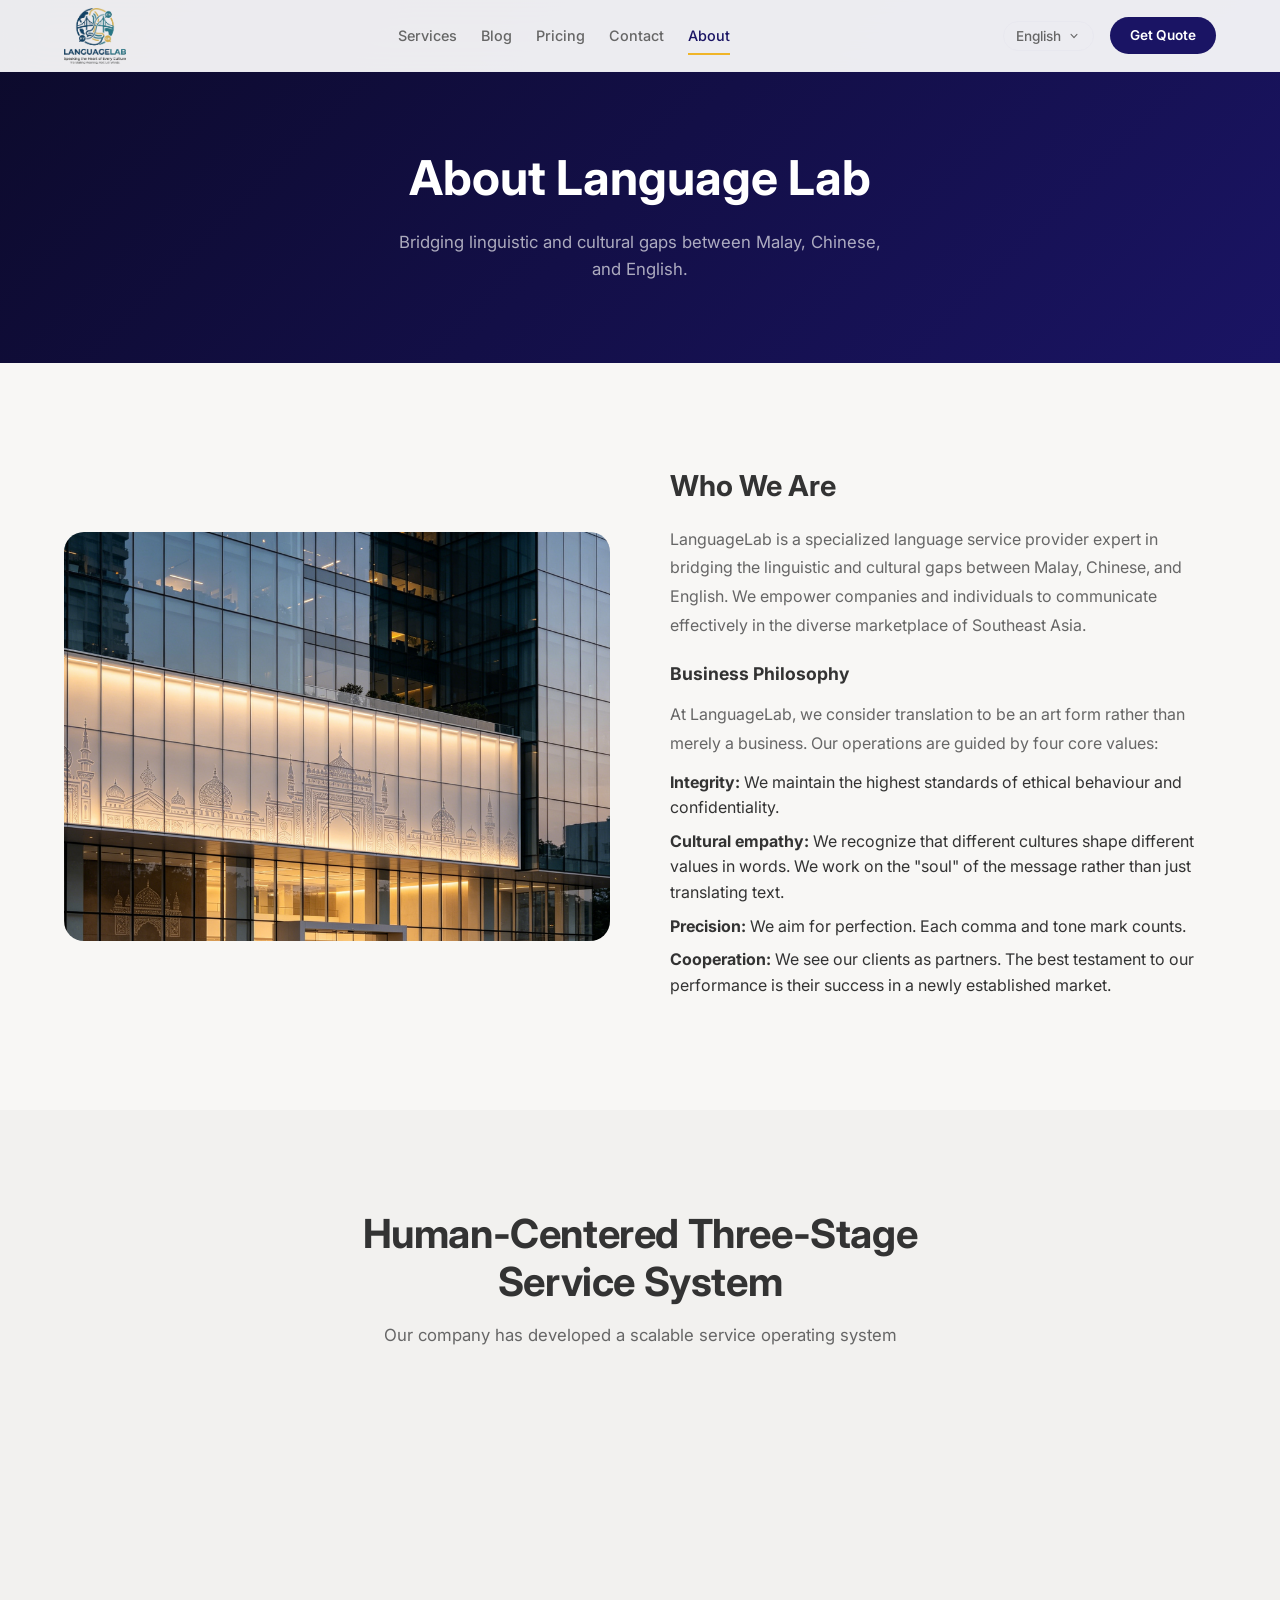
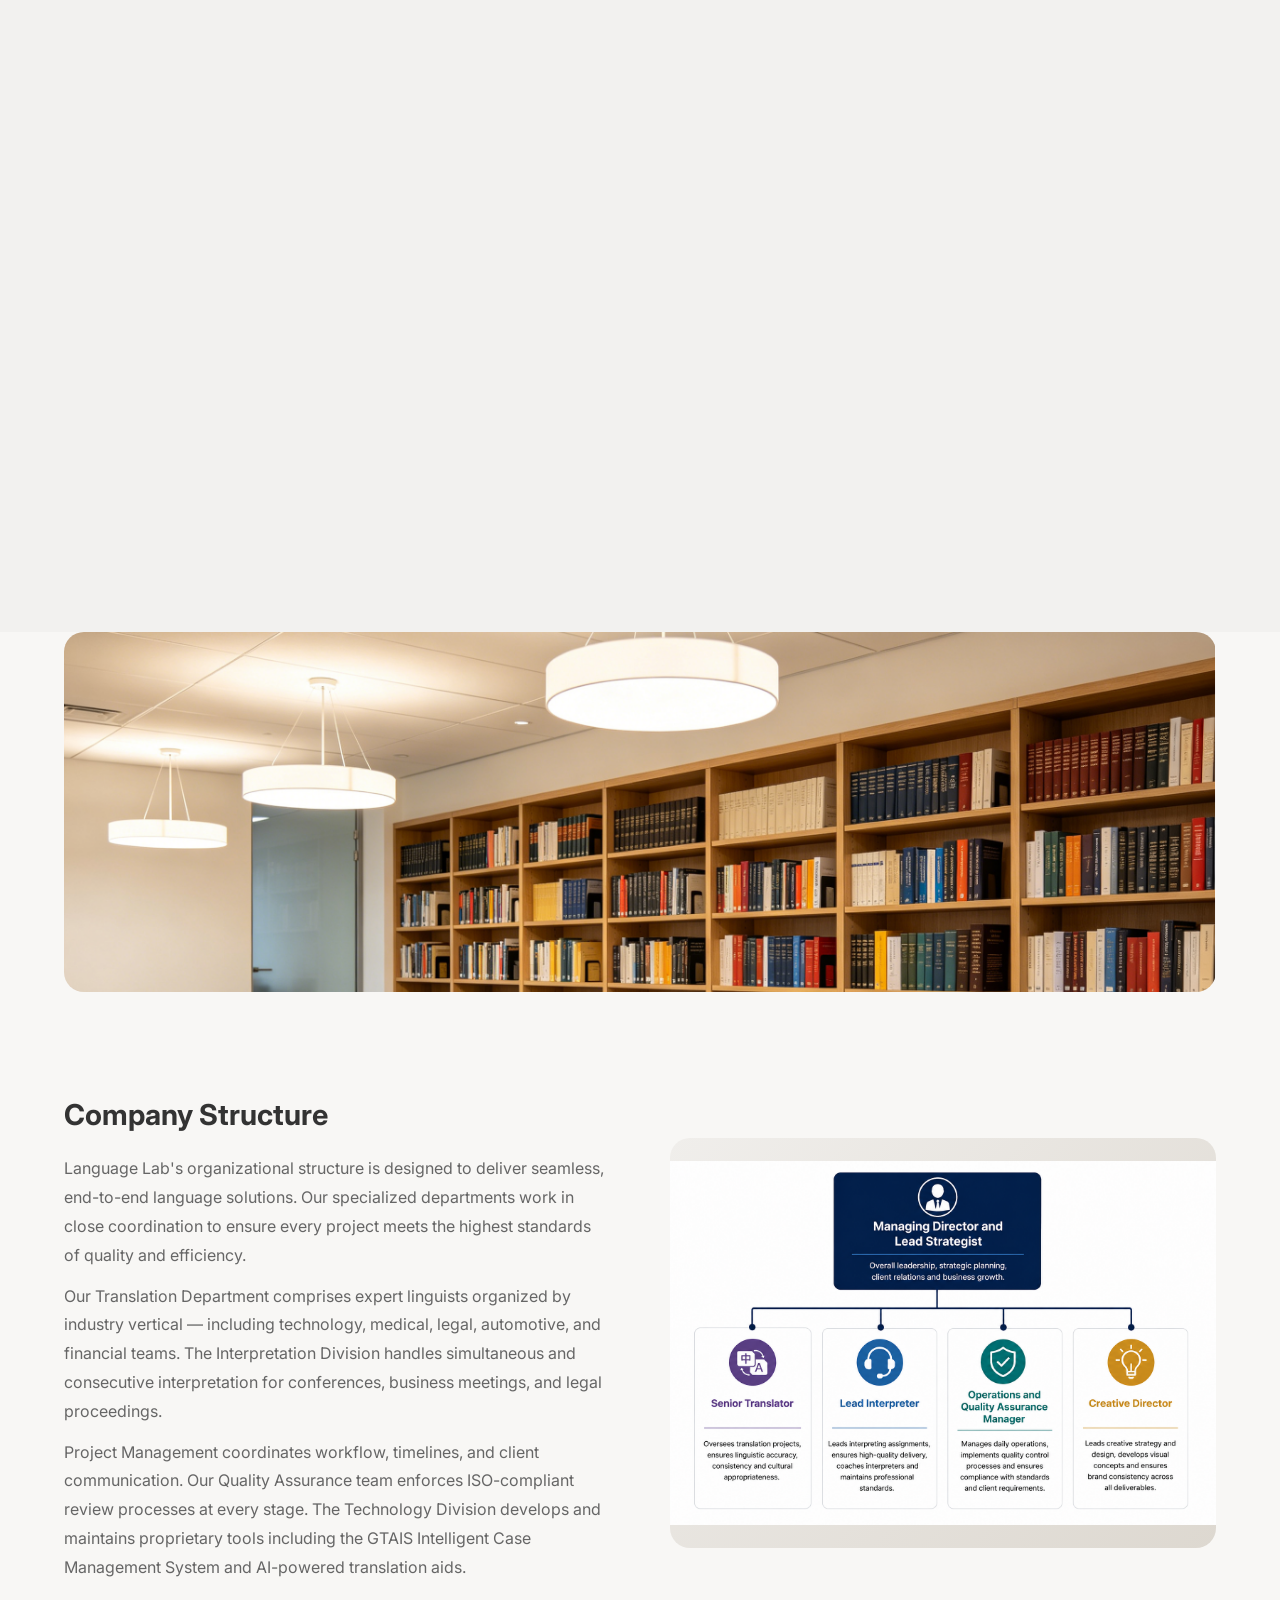
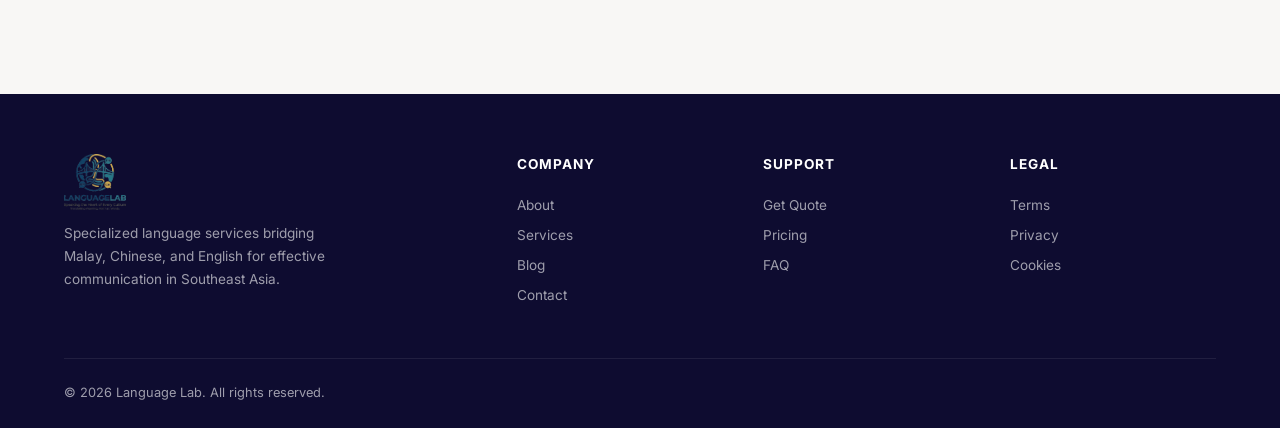
==== commit f2bdd749: "feat: replace emojis with Lucide SVGs, add real images, update hero/i18n, fix colors Co-authored-by:" ====
--- a/about.html
+++ b/about.html
@@ -1,4 +1,4 @@
-﻿<!DOCTYPE html>
+<!DOCTYPE html>
 <html lang="en">
 <head>
     <meta charset="UTF-8">
@@ -18,7 +18,7 @@
     <!-- Header -->
     <header class="site-header">
         <div class="header-inner">
-            <a href="index.html" class="logo">Language<span>Lab</span></a>
+            <a href="index.html" class="logo"><img src="images/logo.png" alt="LanguageLab"></a>
 
             <nav class="nav-menu">
                 <a href="index.html#services" data-i18n="nav_services">Services</a>
@@ -75,7 +75,7 @@
     <section class="section">
         <div class="container">
             <div class="about-intro">
-                <div class="about-img" style="background: linear-gradient(135deg, #e8edf2, #d1d9e6);">🏢</div>
+                <div class="about-img"><img src="images/about_detail_1png.png" alt="About LanguageLab"></div>
                 <div class="about-text">
                     <h2 data-i18n="about_intro_title">Who We Are</h2>
                     <p data-i18n="about_intro_p1">LanguageLab is a specialized language service provider that is expert in bridging the linguistic and cultural gaps between Malay, Chinese, and English. We empower companies and individuals to communicate effectively in the diverse marketplace of Southeast Asia. We guarantee that every message is not only translated but also culturally relevant by bridging together human expertise with cutting-edge translation technology.</p>
@@ -111,7 +111,7 @@
                         <li data-step="2"><span class="step-num">03</span><span data-i18n="about_s1_3">Cultural and emotional tone mapping</span></li>
                         <li data-step="3"><span class="step-num">04</span><span data-i18n="about_s1_4">Industry and audience profiling</span></li>
                     </ul>
-                    <div class="phase-tag"><span class="phase-tag-icon">&#9881;</span> <span data-i18n="about_s1_tag">Precision matching system</span></div>
+                    <div class="phase-tag"><span class="phase-tag-icon"><svg viewBox="0 0 24 24" fill="none" stroke="currentColor" stroke-width="2" stroke-linecap="round" stroke-linejoin="round"><path d="M12.22 2h-.44a2 2 0 0 0-2 2v.18a2 2 0 0 1-1 1.73l-.43.25a2 2 0 0 1-2 0l-.15-.08a2 2 0 0 0-2.73.73l-.22.38a2 2 0 0 0 .73 2.73l.15.1a2 2 0 0 1 1 1.72v.51a2 2 0 0 1-1 1.74l-.15.09a2 2 0 0 0-.73 2.73l.22.38a2 2 0 0 0 2.73.73l.15-.08a2 2 0 0 1 2 0l.43.25a2 2 0 0 1 1 1.73V20a2 2 0 0 0 2 2h.44a2 2 0 0 0 2-2v-.18a2 2 0 0 1 1-1.73l.43-.25a2 2 0 0 1 2 0l.15.08a2 2 0 0 0 2.73-.73l.22-.39a2 2 0 0 0-.73-2.73l-.15-.08a2 2 0 0 1-1-1.74v-.5a2 2 0 0 1 1-1.74l.15-.09a2 2 0 0 0 .73-2.73l-.22-.38a2 2 0 0 0-2.73-.73l-.15.08a2 2 0 0 1-2 0l-.43-.25a2 2 0 0 1-1-1.73V4a2 2 0 0 0-2-2z"/><circle cx="12" cy="12" r="3"/></svg></span> <span data-i18n="about_s1_tag">Precision matching system</span></div>
                 </div>
 
                 <div class="phase-arrow fade-up d1">
@@ -127,7 +127,7 @@
                         <li data-step="6"><span class="step-num">07</span><span data-i18n="about_s2_3">Emotional and contextual refinement</span></li>
                         <li data-step="7"><span class="step-num">08</span><span data-i18n="about_s2_4">Cross-cultural alignment</span></li>
                     </ul>
-                    <div class="phase-tag"><span class="phase-tag-icon">&#9733;</span> <span data-i18n="about_s2_tag">High-fidelity delivery system</span></div>
+                    <div class="phase-tag"><span class="phase-tag-icon"><svg viewBox="0 0 24 24" fill="none" stroke="currentColor" stroke-width="2" stroke-linecap="round" stroke-linejoin="round"><polygon points="12 2 15.09 8.26 22 9.27 17 14.14 18.18 21.02 12 17.77 5.82 21.02 7 14.14 2 9.27 8.91 8.26 12 2"/></svg></span> <span data-i18n="about_s2_tag">High-fidelity delivery system</span></div>
                 </div>
 
                 <div class="phase-arrow fade-up d2">
@@ -143,7 +143,7 @@
                         <li data-step="10"><span class="step-num">11</span><span data-i18n="about_s3_3">Long-term relationship management</span></li>
                         <li data-step="11"><span class="step-num">12</span><span data-i18n="about_s3_4">Referral and reward mechanism</span></li>
                     </ul>
-                    <div class="phase-tag"><span class="phase-tag-icon">&#9829;</span> <span data-i18n="about_s3_tag">Customer lifecycle system</span></div>
+                    <div class="phase-tag"><span class="phase-tag-icon"><svg viewBox="0 0 24 24" fill="none" stroke="currentColor" stroke-width="2" stroke-linecap="round" stroke-linejoin="round"><path d="M19 14c1.49-1.46 3-3.21 3-5.5A5.5 5.5 0 0 0 16.5 3c-1.76 0-3 .5-4.5 2-1.5-1.5-2.74-2-4.5-2A5.5 5.5 0 0 0 2 8.5c0 2.3 1.5 4.05 3 5.5l7 7Z"/></svg></span> <span data-i18n="about_s3_tag">Customer lifecycle system</span></div>
                 </div>
             </div>
 
@@ -209,6 +209,15 @@
         </div>
     </section>
 
+    <!-- Visual Break -->
+    <section class="section about-visual-break">
+        <div class="container">
+            <div class="about-banner-img">
+                <img src="images/about_detail_2.png" alt="LanguageLab Team">
+            </div>
+        </div>
+    </section>
+
     <!-- Company Structure -->
     <section class="section">
         <div class="container">
@@ -219,7 +228,7 @@
                     <p data-i18n="org_desc2">Our Translation Department comprises expert linguists organized by industry vertical — including technology, medical, legal, automotive, and financial teams. The Interpretation Division handles simultaneous and consecutive interpretation for conferences, business meetings, and legal proceedings.</p>
                     <p data-i18n="org_desc3">Project Management coordinates workflow, timelines, and client communication. Our Quality Assurance team enforces ISO-compliant review processes at every stage. The Technology Division develops and maintains proprietary tools including the GTAIS Intelligent Case Management System and AI-powered translation aids.</p>
                 </div>
-                <div class="org-img" style="background: linear-gradient(135deg, #f0eeeb, #ddd8d0);">📊</div>
+                <div class="org-img"><img src="images/Company Structure.png" alt="Company Structure"></div>
             </div>
         </div>
     </section>
@@ -231,7 +240,7 @@
         <div class="container">
             <div class="footer-grid">
                 <div class="footer-brand">
-                    <div class="logo">Language<span>Lab</span></div>
+                    <div class="logo"><img src="images/logo.png" alt="LanguageLab"></div>
                     <p data-i18n="footer_brand_desc">Specialized language services bridging Malay, Chinese, and English for effective communication in Southeast Asia.</p>
                 </div>
                 <div class="footer-col">
--- a/css/style.css
+++ b/css/style.css
@@ -10,8 +10,8 @@
     --text: #333;
     --text-light: #666;
     --text-muted: #999;
-    --bg: #fff;
-    --bg-alt: #f7f8fc;
+    --bg: #f8f7f5;
+    --bg-alt: #f2f1ef;
     --bg-dark: #0e0c30;
     --border: #e8e8ef;
     --shadow-sm: 0 2px 8px rgba(26,20,100,.06);
@@ -56,8 +56,8 @@
     max-width: var(--container); margin: 0 auto; padding: 0 24px;
     display: flex; align-items: center; justify-content: space-between; height: 100%;
 }
-.logo { font-size: 1.5rem; font-weight: 800; color: var(--primary); letter-spacing: .5px; }
-.logo span { color: var(--accent); }
+.logo { display: flex; align-items: center; }
+.logo img { height: 56px; width: auto; display: block; }
 
 .nav-menu { display: flex; align-items: center; gap: 24px; flex-shrink: 1; min-width: 0; }
 .nav-menu a {
@@ -135,7 +135,7 @@
    ============================================ */
 .hero {
     height: 100vh; display: flex; align-items: center;
-    background: linear-gradient(150deg, #243a6e 0%, #2d4a82 30%, #3a5290 55%, #3d4588 80%, #354078 100%);
+    background: linear-gradient(150deg, #5a7299 0%, #6883a8 30%, #7591b0 55%, #7088a6 80%, #627d9e 100%);
     position: relative; overflow: hidden;
     padding-top: var(--header-h); padding-bottom: 52px;
     box-sizing: border-box;
@@ -447,7 +447,8 @@
 }
 .blog-placeholder {
     display: flex; align-items: center; justify-content: center;
-    font-size: 3rem; background: linear-gradient(135deg, var(--primary), #3730a3);
+    font-size: 3rem; color: rgba(255,255,255,.7); background: linear-gradient(135deg, var(--primary), #3730a3);}
+.blog-placeholder svg { width: 48px; height: 48px;
 }
 .blog-card:hover .blog-card-img img,
 .blog-card:hover .blog-placeholder { transform: scale(1.05); }
@@ -522,7 +523,7 @@
 .contact-icon {
     width: 48px; height: 48px; border-radius: 12px; background: var(--bg-alt);
     display: flex; align-items: center; justify-content: center; font-size: 1.2rem;
-    flex-shrink: 0;
+    flex-shrink: 0; color: var(--primary);
 }
 .contact-item h4 { font-size: .9rem; font-weight: 600; margin-bottom: 2px; }
 .contact-item p { font-size: .85rem; color: var(--text-light); }
@@ -562,7 +563,8 @@
     background: linear-gradient(135deg, var(--dark) 0%, var(--primary) 100%);
     color: #fff; position: relative;
 }
-.page-hero h1 { font-size: clamp(2rem, 4vw, 3rem); font-weight: 700; margin-bottom: 12px; }
+.page-hero h1 { font-size: clamp(2rem, 4vw, 3rem); font-weight: 700; margin-bottom: 12px; display: flex; align-items: center; justify-content: center; gap: 12px; }
+.page-hero h1 svg { width: 32px; height: 32px; flex-shrink: 0; }
 .page-hero p { font-size: 1.05rem; color: rgba(255,255,255,.65); max-width: 500px; margin: 0 auto; }
 
 .about-intro { display: grid; grid-template-columns: 1fr 1fr; gap: 60px; align-items: center; }
@@ -571,7 +573,8 @@
 .about-img {
     border-radius: var(--radius-lg); overflow: hidden; aspect-ratio: 4/3;
     background: linear-gradient(135deg, #e8edf2, #d1d9e6);
-    display: flex; align-items: center; justify-content: center; font-size: 4rem;
+}
+.about-img img { width: 100%; height: 100%; object-fit: cover; display: block;
 }
 .about-text h2 { font-size: 1.8rem; font-weight: 700; margin-bottom: 16px; }
 .about-text p { color: var(--text-light); line-height: 1.8; margin-bottom: 12px; }
@@ -660,7 +663,8 @@
     background: var(--bg-alt); font-size: .82rem; font-weight: 600; color: var(--text);
     display: flex; align-items: center; gap: 8px;
 }
-.phase-tag-icon { font-size: 1rem; opacity: .7; }
+.phase-tag-icon { font-size: 1rem; opacity: .7; display: inline-flex; align-items: center; }
+.phase-tag-icon svg { width: 16px; height: 16px; }
 
 /* phase-active: card stays completely static */
 
@@ -726,6 +730,12 @@
     background: linear-gradient(135deg, #f0eeeb, #ddd8d0);
     display: flex; align-items: center; justify-content: center; font-size: 4rem;
 }
+.about-banner-img {
+    border-radius: var(--radius-lg); overflow: hidden; max-height: 360px;
+}
+.about-banner-img img { width: 100%; height: 100%; object-fit: cover; display: block;
+}
+.about-visual-break { padding-top: 0; padding-bottom: 0; }
 
 /* Competitive Comparison Table */
 .comparison-table-wrap {
@@ -794,8 +804,9 @@
 .detail-card:hover { box-shadow: var(--shadow-md); transform: translateY(-4px); }
 .detail-card-icon {
     width: 56px; height: 56px; border-radius: 14px; margin-bottom: 20px;
-    display: flex; align-items: center; justify-content: center; font-size: 1.5rem;
-}
+    display: flex; align-items: center; justify-content: center; color: var(--primary);
+}
+.detail-card-icon svg { width: 28px; height: 28px; }
 .detail-card h3 { font-size: 1.1rem; font-weight: 600; margin-bottom: 10px; }
 .detail-card p { font-size: .9rem; color: var(--text-light); line-height: 1.6; }
 .detail-card ul { margin-top: 12px; }
@@ -833,11 +844,13 @@
     font-size: .92rem; color: var(--text-light); display: flex; align-items: flex-start; gap: 10px;
 }
 .svc-detail-aside ul li:last-child { border-bottom: none; }
-.svc-detail-aside ul li .aside-icon { font-size: 1.1rem; flex-shrink: 0; }
+.svc-detail-aside ul li .aside-icon { flex-shrink: 0; color: var(--primary); display: inline-flex; align-items: center; }
+.svc-detail-aside ul li .aside-icon svg { width: 18px; height: 18px; }
 .svc-strengths-grid {
-    display: grid; grid-template-columns: repeat(2, 1fr); gap: 28px; margin-top: 12px;
+    display: flex; flex-wrap: wrap; gap: 24px; margin-top: 12px;
 }
 .svc-strength-card {
+    flex: 1 1 0; min-width: 220px;
     background: var(--bg); border: 1px solid var(--border); border-radius: var(--radius-lg);
     padding: 32px 28px; transition: all var(--transition);
 }
@@ -848,14 +861,14 @@
 }
 .svc-strength-card h3 .strength-icon {
     width: 36px; height: 36px; border-radius: 10px; display: flex;
-    align-items: center; justify-content: center; font-size: 1.1rem; flex-shrink: 0;
+    align-items: center; justify-content: center; flex-shrink: 0; color: var(--primary);
 }
 .svc-strength-card p { font-size: .92rem; color: var(--text-light); line-height: 1.7; }
 .svc-detail-cta { text-align: center; margin-top: 20px; }
 @media (max-width: 900px) {
     .svc-detail-content { grid-template-columns: 1fr; }
     .svc-detail-aside { position: static; }
-    .svc-strengths-grid { grid-template-columns: 1fr; }
+    .svc-strength-card { min-width: 100%; }
 }
 
 /* ============================================
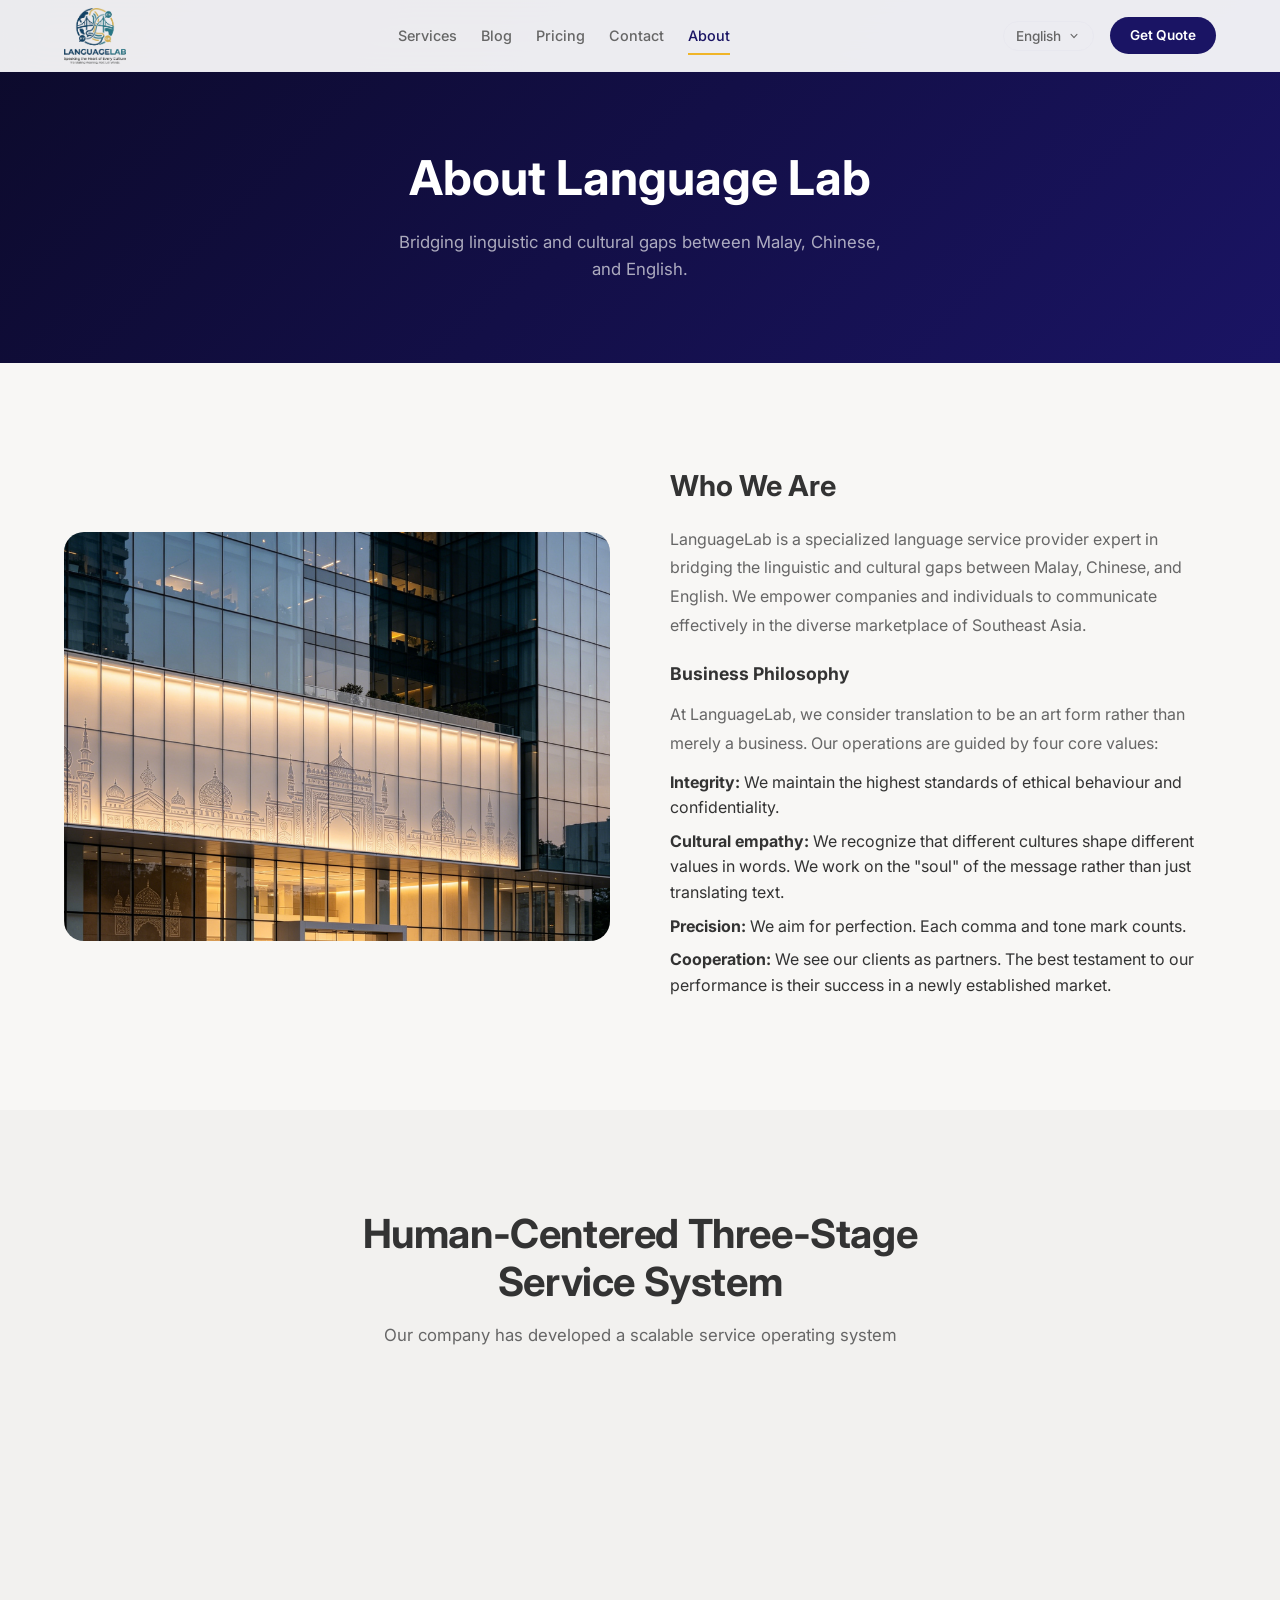
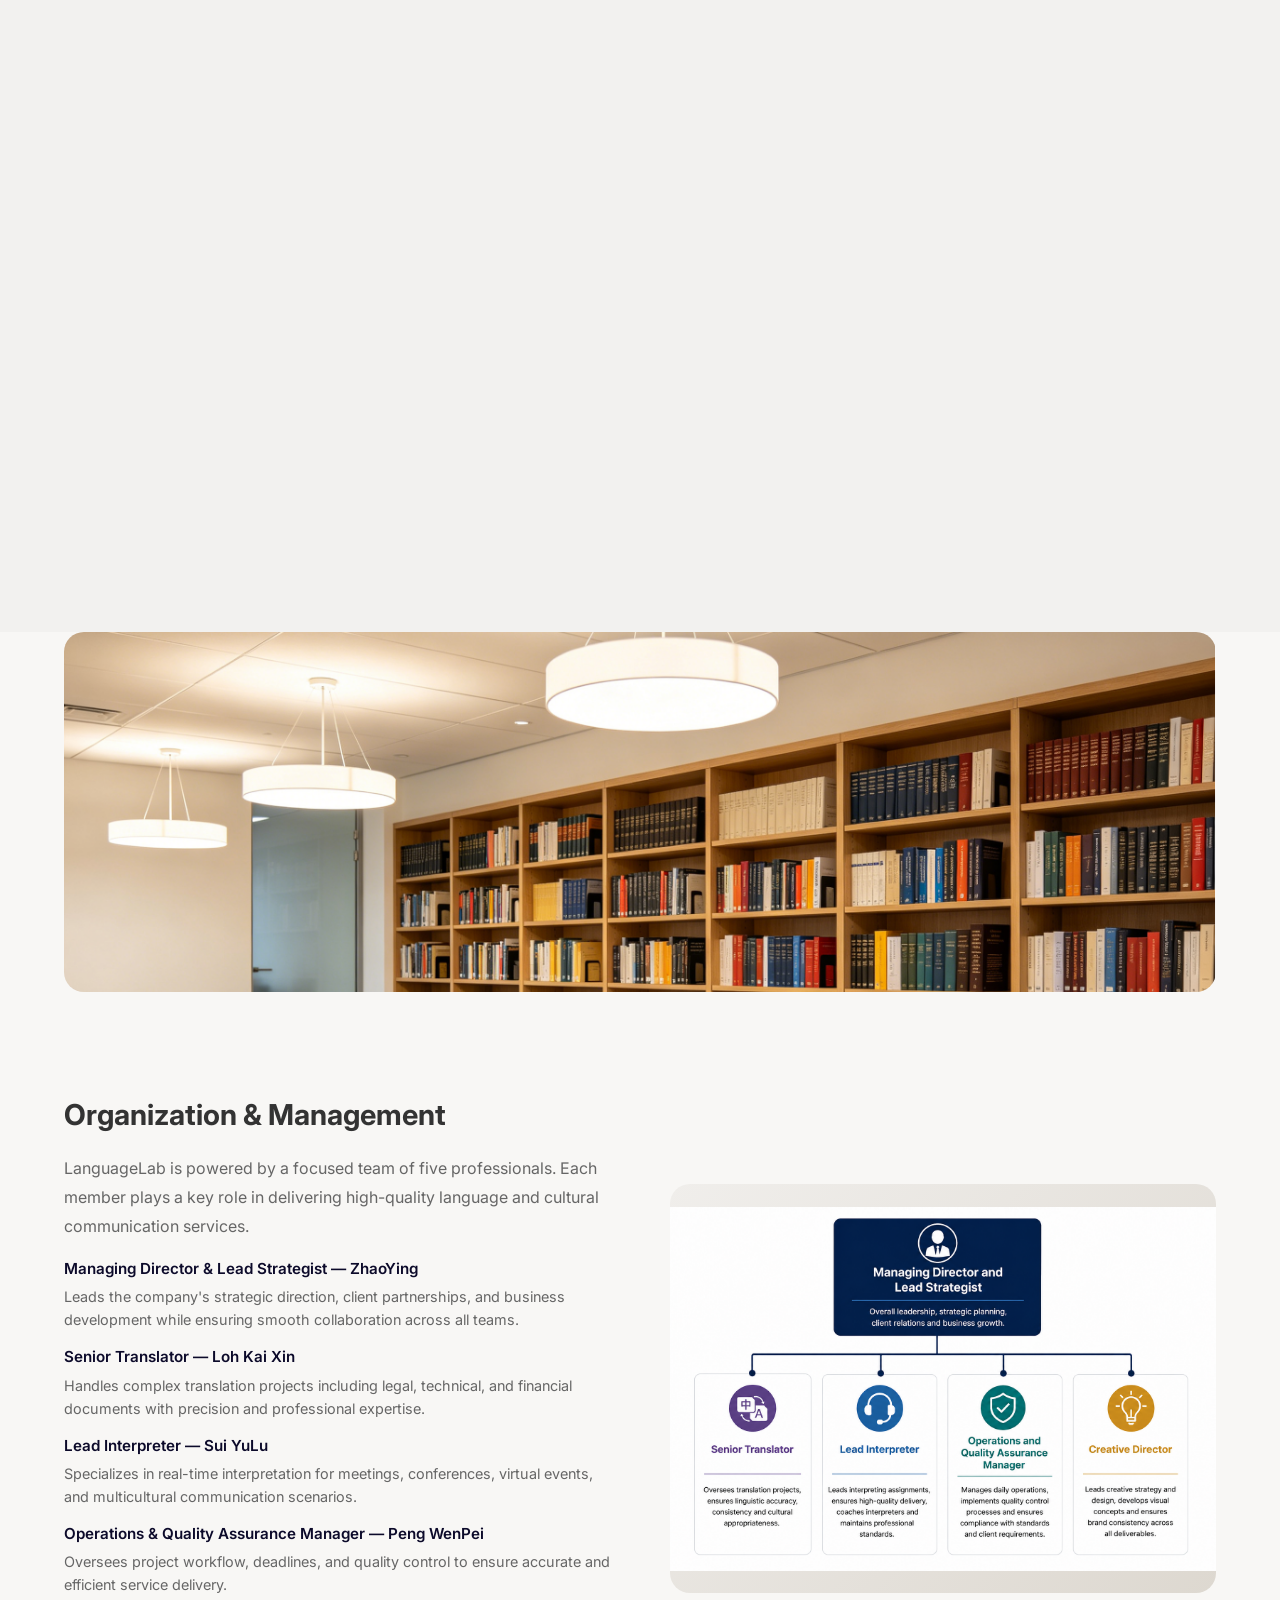
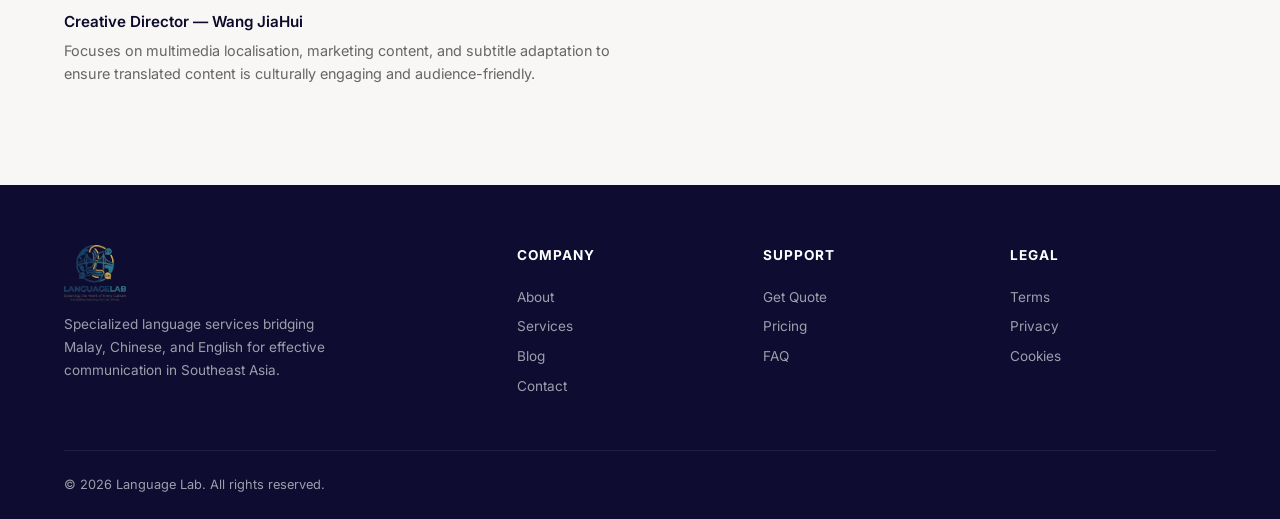
==== commit 93d98465: "refactor: replace company structure with team intro (Organization & Management) Co-authored-by: Curs" ====
--- a/about.html
+++ b/about.html
@@ -1,4 +1,4 @@
-<!DOCTYPE html>
+﻿<!DOCTYPE html>
 <html lang="en">
 <head>
     <meta charset="UTF-8">
@@ -223,10 +223,20 @@
         <div class="container">
             <div class="org-section">
                 <div class="about-text">
-                    <h2 data-i18n="org_title">Company Structure</h2>
-                    <p data-i18n="org_desc1">Language Lab's organizational structure is designed to deliver seamless, end-to-end language solutions. Our specialized departments work in close coordination to ensure every project meets the highest standards of quality and efficiency.</p>
-                    <p data-i18n="org_desc2">Our Translation Department comprises expert linguists organized by industry vertical — including technology, medical, legal, automotive, and financial teams. The Interpretation Division handles simultaneous and consecutive interpretation for conferences, business meetings, and legal proceedings.</p>
-                    <p data-i18n="org_desc3">Project Management coordinates workflow, timelines, and client communication. Our Quality Assurance team enforces ISO-compliant review processes at every stage. The Technology Division develops and maintains proprietary tools including the GTAIS Intelligent Case Management System and AI-powered translation aids.</p>
+                    <h2 data-i18n="org_title">Organization & Management</h2>
+                    <p data-i18n="org_p1">LanguageLab is powered by a focused team of five professionals. Each member plays a key role in delivering high-quality language and cultural communication services.</p>
+                    <dl class="org-team">
+                        <dt data-i18n="org_m1_role">Managing Director & Lead Strategist — ZhaoYing</dt>
+                        <dd data-i18n="org_m1_desc">Leads the company's strategic direction, client partnerships, and business development while ensuring smooth collaboration across all teams.</dd>
+                        <dt data-i18n="org_m2_role">Senior Translator — Loh Kai Xin</dt>
+                        <dd data-i18n="org_m2_desc">Handles complex translation projects including legal, technical, and financial documents with precision and professional expertise.</dd>
+                        <dt data-i18n="org_m3_role">Lead Interpreter — Sui YuLu</dt>
+                        <dd data-i18n="org_m3_desc">Specializes in real-time interpretation for meetings, conferences, virtual events, and multicultural communication scenarios.</dd>
+                        <dt data-i18n="org_m4_role">Operations & Quality Assurance Manager — Peng WenPei</dt>
+                        <dd data-i18n="org_m4_desc">Oversees project workflow, deadlines, and quality control to ensure accurate and efficient service delivery.</dd>
+                        <dt data-i18n="org_m5_role">Creative Director — Wang JiaHui</dt>
+                        <dd data-i18n="org_m5_desc">Focuses on multimedia localisation, marketing content, and subtitle adaptation to ensure translated content is culturally engaging and audience-friendly.</dd>
+                    </dl>
                 </div>
                 <div class="org-img"><img src="images/Company Structure.png" alt="Company Structure"></div>
             </div>
--- a/css/style.css
+++ b/css/style.css
@@ -730,6 +730,9 @@
     background: linear-gradient(135deg, #f0eeeb, #ddd8d0);
     display: flex; align-items: center; justify-content: center; font-size: 4rem;
 }
+.org-team { margin-top: 16px; }
+.org-team dt { font-weight: 600; color: var(--dark); margin-top: 14px; font-size: .95rem; }
+.org-team dd { margin: 4px 0 0 0; font-size: .9rem; color: var(--text-light); line-height: 1.6; }
 .about-banner-img {
     border-radius: var(--radius-lg); overflow: hidden; max-height: 360px;
 }
